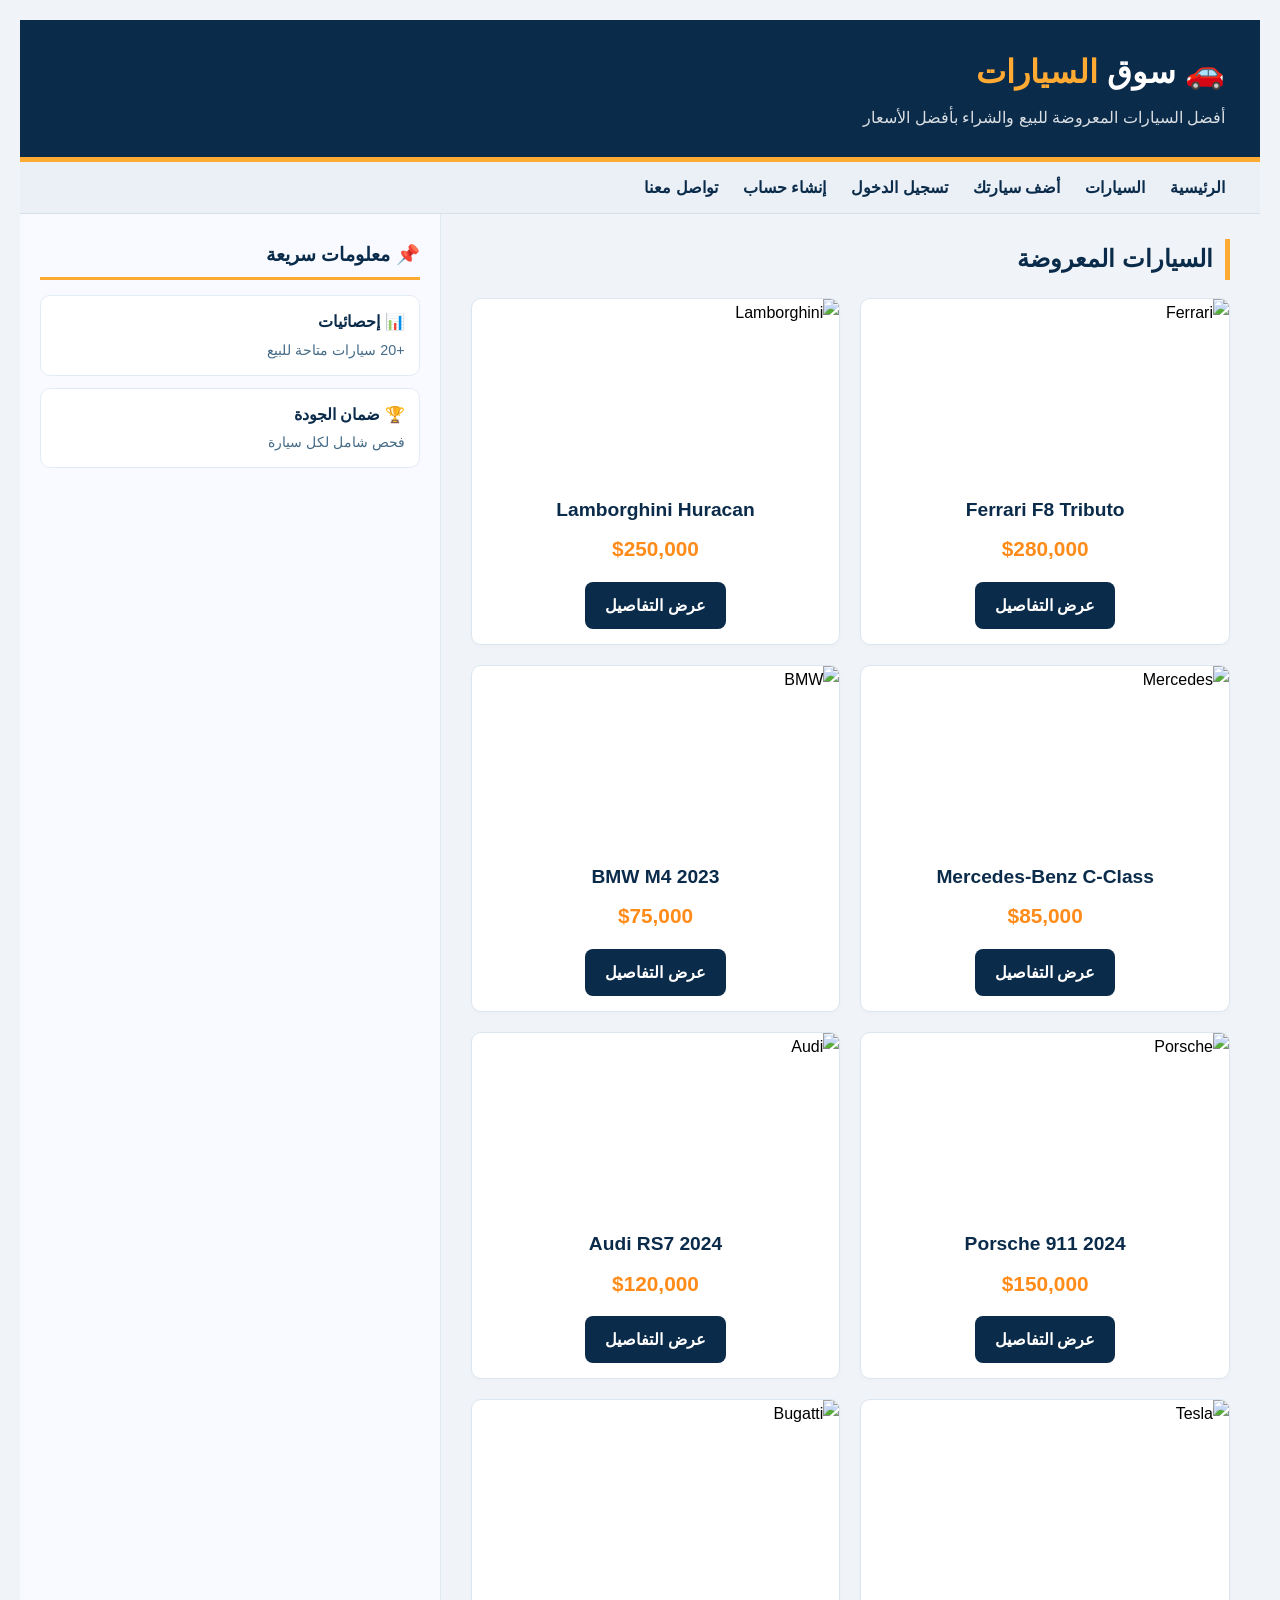
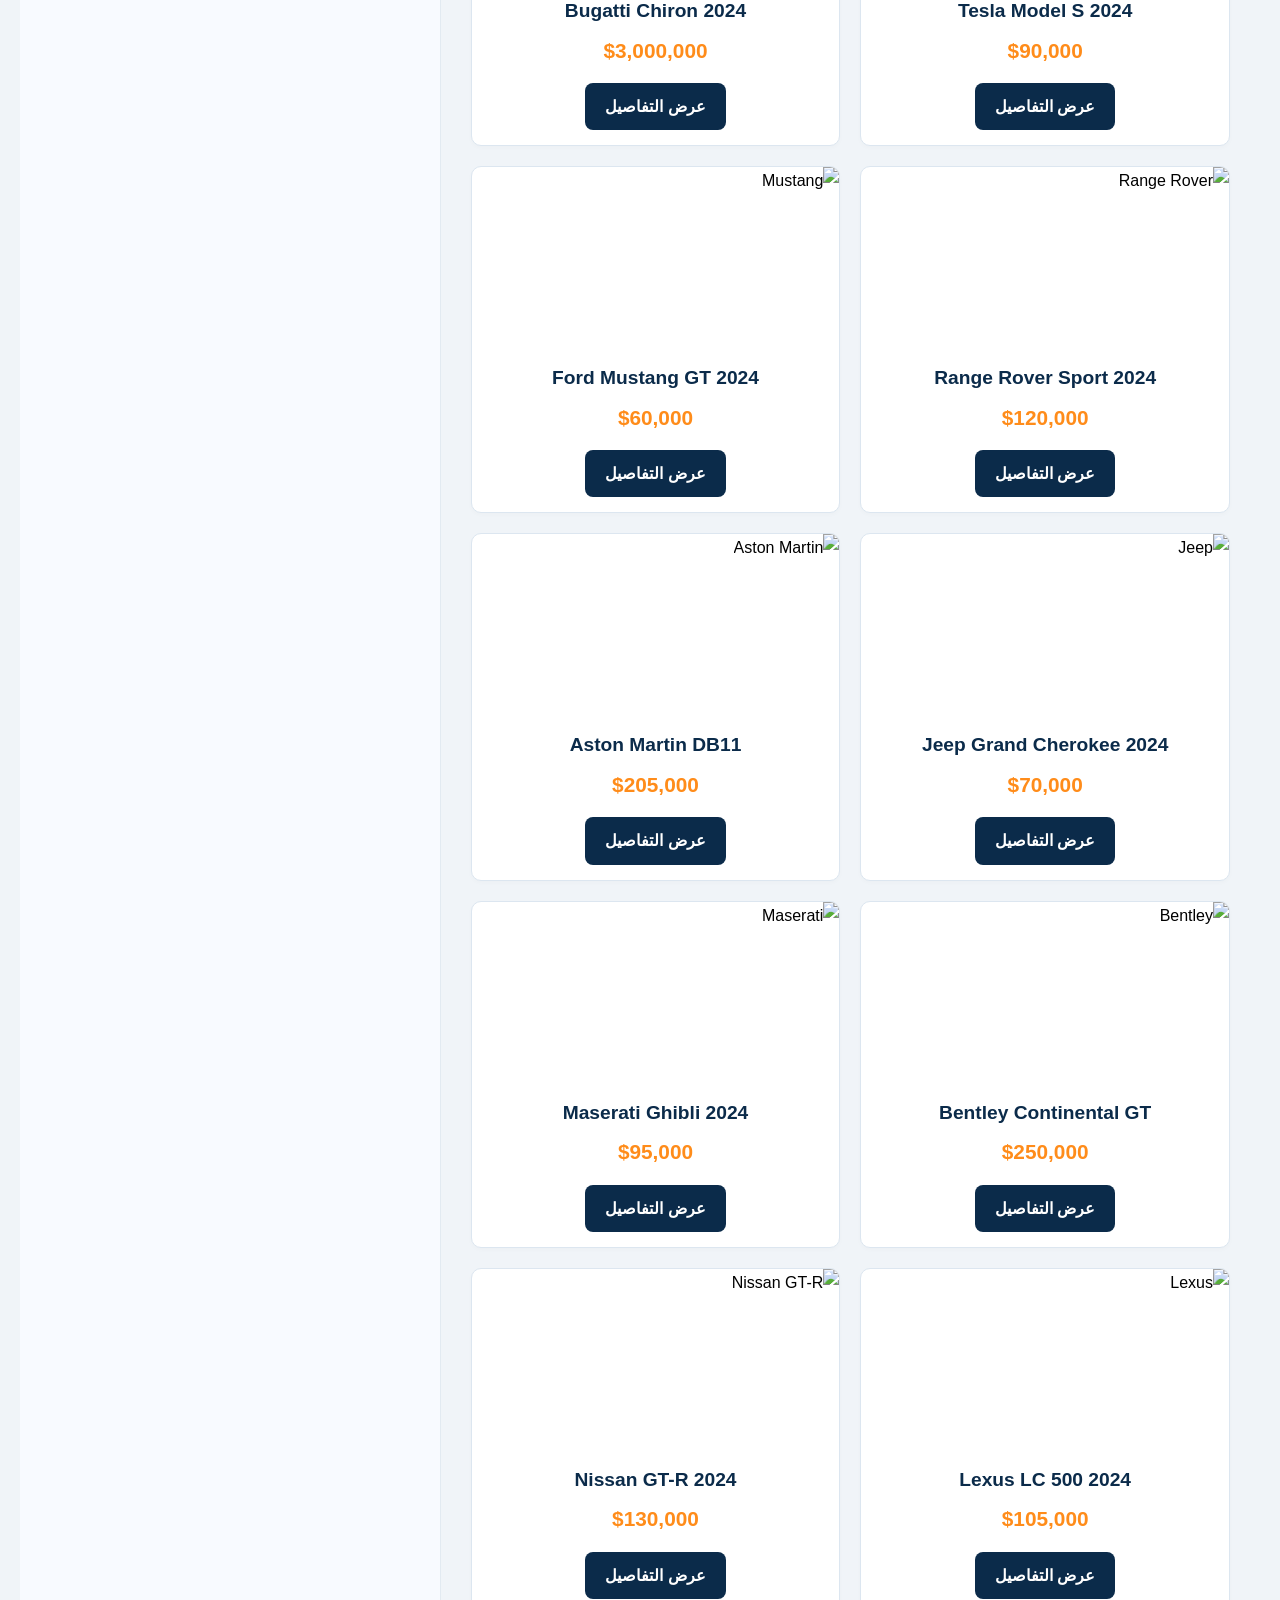
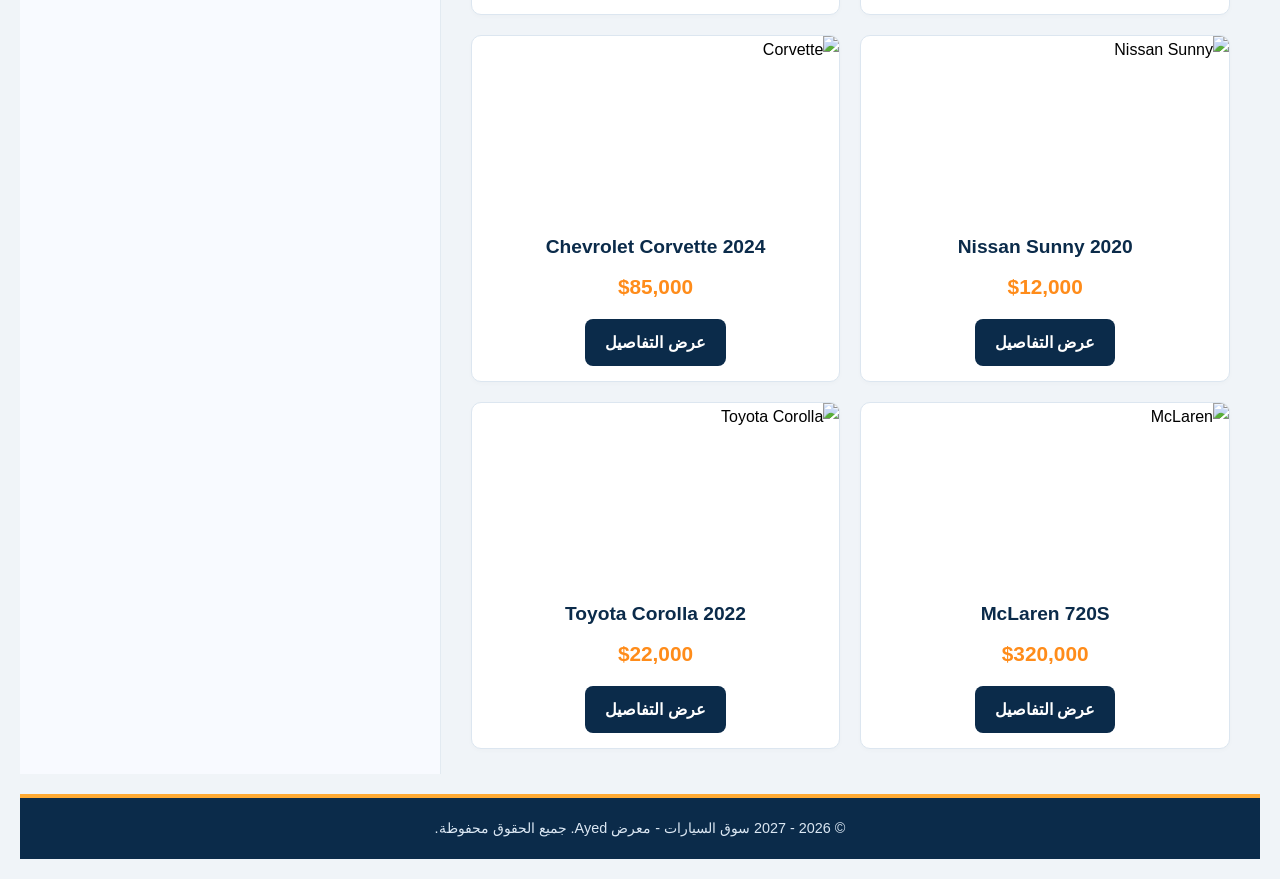
==== index.html @ 5dba0038 "index.html" ====
<!DOCTYPE html>
<html lang="ar" dir="rtl">
<head>
    <meta charset="UTF-8">
    <meta name="viewport" content="width=device-width, initial-scale=1.0">
    <title>سوق السيارات - الرئيسية</title>
    <link rel="stylesheet" href="css/style.css">
</head>
<body>

    <header>
        <h1>🚗 سوق <span>السيارات</span></h1>
        <p>أفضل السيارات المعروضة للبيع والشراء بأفضل الأسعار</p>
    </header>

    <nav>
        <a href="index.html">الرئيسية</a>
        <a href="index.html">السيارات</a>
        <a href="add_car.html">أضف سيارتك</a>
        <a href="login.html">تسجيل الدخول</a>
        <a href="register.html">إنشاء حساب</a>
        <a href="contact.html">تواصل معنا</a>
    </nav>

    <div class="row">
        <main>
            <section>
                <h2>السيارات المعروضة</h2>
                <div class="car-grid">
                    
                    <!-- 1. Ferrari -->
                    <div class="car-card">
                        <div class="car-img"><img src="https://images.unsplash.com/photo-1592198084033-aade902d1aae?auto=format&fit=crop&w=600&q=80" alt="Ferrari"></div>
                        <div class="car-info">
                            <h3>Ferrari F8 Tributo</h3>
                            <p class="price">$280,000</p>
                            <a href="car_details.html" class="btn">عرض التفاصيل</a>
                        </div>
                    </div>

                    <!-- 2. Lamborghini -->
                    <div class="car-card">
                        <div class="car-img"><img src="https://images.unsplash.com/photo-1544829099-b9a0c07fad1a?auto=format&fit=crop&w=600&q=80" alt="Lamborghini"></div>
                        <div class="car-info">
                            <h3>Lamborghini Huracan</h3>
                            <p class="price">$250,000</p>
                            <a href="car_details.html" class="btn">عرض التفاصيل</a>
                        </div>
                    </div>

                    <!-- 3. Mercedes -->
                    <div class="car-card">
                        <div class="car-img"><img src="https://images.unsplash.com/photo-1618843479313-40f8afb4b4d8?auto=format&fit=crop&w=600&q=80" alt="Mercedes"></div>
                        <div class="car-info">
                            <h3>Mercedes-Benz C-Class</h3>
                            <p class="price">$85,000</p>
                            <a href="car_details.html" class="btn">عرض التفاصيل</a>
                        </div>
                    </div>

                    <!-- 4. BMW -->
                    <div class="car-card">
                        <div class="car-img"><img src="https://images.unsplash.com/photo-1555215695-3004980ad54e?auto=format&fit=crop&w=600&q=80" alt="BMW"></div>
                        <div class="car-info">
                            <h3>BMW M4 2023</h3>
                            <p class="price">$75,000</p>
                            <a href="car_details.html" class="btn">عرض التفاصيل</a>
                        </div>
                    </div>

                    <!-- 5. Porsche -->
                    <div class="car-card">
                        <div class="car-img"><img src="https://images.unsplash.com/photo-1503376780353-7e6692767b70?auto=format&fit=crop&w=600&q=80" alt="Porsche"></div>
                        <div class="car-info">
                            <h3>Porsche 911 2024</h3>
                            <p class="price">$150,000</p>
                            <a href="car_details.html" class="btn">عرض التفاصيل</a>
                        </div>
                    </div>

                    <!-- 6. Audi -->
                    <div class="car-card">
                        <div class="car-img"><img src="https://images.unsplash.com/photo-1603584173870-7f23fdae1b7a?auto=format&fit=crop&w=600&q=80" alt="Audi"></div>
                        <div class="car-info">
                            <h3>Audi RS7 2024</h3>
                            <p class="price">$120,000</p>
                            <a href="car_details.html" class="btn">عرض التفاصيل</a>
                        </div>
                    </div>

                    <!-- 7. Tesla -->
                    <div class="car-card">
                        <div class="car-img"><img src="https://images.unsplash.com/photo-1560958089-b8a1929cea89?auto=format&fit=crop&w=600&q=80" alt="Tesla"></div>
                        <div class="car-info">
                            <h3>Tesla Model S 2024</h3>
                            <p class="price">$90,000</p>
                            <a href="car_details.html" class="btn">عرض التفاصيل</a>
                        </div>
                    </div>

                    <!-- 8. Bugatti -->
                    <div class="car-card">
                        <div class="car-img"><img src="https://images.unsplash.com/photo-1627454820516-dc767bcb4d3e?auto=format&fit=crop&w=600&q=80" alt="Bugatti"></div>
                        <div class="car-info">
                            <h3>Bugatti Chiron 2024</h3>
                            <p class="price">$3,000,000</p>
                            <a href="car_details.html" class="btn">عرض التفاصيل</a>
                        </div>
                    </div>

                    <!-- 9. Range Rover -->
                    <div class="car-card">
                        <div class="car-img"><img src="https://images.unsplash.com/photo-1606664515524-ed2f786a0bd6?auto=format&fit=crop&w=600&q=80" alt="Range Rover"></div>
                        <div class="car-info">
                            <h3>Range Rover Sport 2024</h3>
                            <p class="price">$120,000</p>
                            <a href="car_details.html" class="btn">عرض التفاصيل</a>
                        </div>
                    </div>

                    <!-- 10. Mustang -->
                    <div class="car-card">
                        <div class="car-img"><img src="https://images.unsplash.com/photo-1584345604476-8ec5e12e42dd?auto=format&fit=crop&w=600&q=80" alt="Mustang"></div>
                        <div class="car-info">
                            <h3>Ford Mustang GT 2024</h3>
                            <p class="price">$60,000</p>
                            <a href="car_details.html" class="btn">عرض التفاصيل</a>
                        </div>
                    </div>

                    <!-- 11. Jeep -->
                    <div class="car-card">
                        <div class="car-img"><img src="https://images.unsplash.com/photo-1533473359331-0135ef1b58bf?auto=format&fit=crop&w=600&q=80" alt="Jeep"></div>
                        <div class="car-info">
                            <h3>Jeep Grand Cherokee 2024</h3>
                            <p class="price">$70,000</p>
                            <a href="car_details.html" class="btn">عرض التفاصيل</a>
                        </div>
                    </div>

                    <!-- 12. Aston Martin -->
                    <div class="car-card">
                        <div class="car-img"><img src="https://images.unsplash.com/photo-1603386329225-868f9b1ee6c9?auto=format&fit=crop&w=600&q=80" alt="Aston Martin"></div>
                        <div class="car-info">
                            <h3>Aston Martin DB11</h3>
                            <p class="price">$205,000</p>
                            <a href="car_details.html" class="btn">عرض التفاصيل</a>
                        </div>
                    </div>

                    <!-- 13. Bentley -->
                    <div class="car-card">
                        <div class="car-img"><img src="https://images.unsplash.com/photo-1626668893632-6f3a4466d22f?auto=format&fit=crop&w=600&q=80" alt="Bentley"></div>
                        <div class="car-info">
                            <h3>Bentley Continental GT</h3>
                            <p class="price">$250,000</p>
                            <a href="car_details.html" class="btn">عرض التفاصيل</a>
                        </div>
                    </div>

                    <!-- 14. Maserati -->
                    <div class="car-card">
                        <div class="car-img"><img src="https://images.unsplash.com/photo-1583121274602-3e2820c69888?auto=format&fit=crop&w=600&q=80" alt="Maserati"></div>
                        <div class="car-info">
                            <h3>Maserati Ghibli 2024</h3>
                            <p class="price">$95,000</p>
                            <a href="car_details.html" class="btn">عرض التفاصيل</a>
                        </div>
                    </div>

                    <!-- 15. Lexus -->
                    <div class="car-card">
                        <div class="car-img"><img src="https://images.unsplash.com/photo-1621007947382-bb3c3994e3fb?auto=format&fit=crop&w=600&q=80" alt="Lexus"></div>
                        <div class="car-info">
                            <h3>Lexus LC 500 2024</h3>
                            <p class="price">$105,000</p>
                            <a href="car_details.html" class="btn">عرض التفاصيل</a>
                        </div>
                    </div>

                    <!-- 16. Nissan GT-R -->
                    <div class="car-card">
                        <div class="car-img"><img src="https://images.unsplash.com/photo-1616422285623-13ff0162193c?auto=format&fit=crop&w=600&q=80" alt="Nissan GT-R"></div>
                        <div class="car-info">
                            <h3>Nissan GT-R 2024</h3>
                            <p class="price">$130,000</p>
                            <a href="car_details.html" class="btn">عرض التفاصيل</a>
                        </div>
                    </div>

                    <!-- 17. Nissan Sunny -->
                    <div class="car-card">
                        <div class="car-img"><img src="https://images.unsplash.com/photo-1590362891991-f776e747a588?auto=format&fit=crop&w=600&q=80" alt="Nissan Sunny"></div>
                        <div class="car-info">
                            <h3>Nissan Sunny 2020</h3>
                            <p class="price">$12,000</p>
                            <a href="car_details.html" class="btn">عرض التفاصيل</a>
                        </div>
                    </div>

                    <!-- 18. Chevrolet Corvette -->
                    <div class="car-card">
                        <div class="car-img"><img src="https://images.unsplash.com/photo-1552519507-da3b142c6e3d?auto=format&fit=crop&w=600&q=80" alt="Corvette"></div>
                        <div class="car-info">
                            <h3>Chevrolet Corvette 2024</h3>
                            <p class="price">$85,000</p>
                            <a href="car_details.html" class="btn">عرض التفاصيل</a>
                        </div>
                    </div>

                    <!-- 19. McLaren -->
                    <div class="car-card">
                        <div class="car-img"><img src="https://images.unsplash.com/photo-1621135802920-133df287f89c?auto=format&fit=crop&w=600&q=80" alt="McLaren"></div>
                        <div class="car-info">
                            <h3>McLaren 720S</h3>
                            <p class="price">$320,000</p>
                            <a href="car_details.html" class="btn">عرض التفاصيل</a>
                        </div>
                    </div>

                    <!-- 20. Toyota Corolla -->
                    <div class="car-card">
                        <div class="car-img"><img src="https://images.unsplash.com/photo-1621007947382-bb3c3994e3fb?auto=format&fit=crop&w=600&q=80" alt="Toyota Corolla"></div>
                        <div class="car-info">
                            <h3>Toyota Corolla 2022</h3>
                            <p class="price">$22,000</p>
                            <a href="car_details.html" class="btn">عرض التفاصيل</a>
                        </div>
                    </div>

                </div>
            </section>
        </main>

        <aside>
            <h3>📌 معلومات سريعة</h3>
            <div class="side-item">
                <strong>📊 إحصائيات</strong>
                <span>+20 سيارات متاحة للبيع</span>
            </div>
            <div class="side-item">
                <strong>🏆 ضمان الجودة</strong>
                <span>فحص شامل لكل سيارة</span>
            </div>
        </aside>
    </div>

    <footer>
        <p>© 2026 - 2027 سوق السيارات - معرض Ayed. جميع الحقوق محفوظة.</p>
    </footer>

</body>
</html>
---- css/style.css ----
* { margin: 0; padding: 0; box-sizing: border-box; }
body { font-family: 'Segoe UI', Tahoma, Arial, sans-serif; background: #f0f4f8; padding: 20px; direction: rtl; text-align: right; line-height: 1.7; }
.container { max-width: 1100px; margin: auto; background: #fff; border-radius: 12px; box-shadow: 0 5px 20px rgba(0,0,0,0.06); overflow: hidden; }

header { background: #0b2b4a; color: #fff; padding: 25px 35px; border-bottom: 5px solid #ffaa33; }
header h1 { font-size: 2rem; }
header h1 span { color: #ffaa33; }
header p { opacity: 0.85; margin-top: 5px; }

nav { background: #eaf0f6; padding: 12px 35px; display: flex; gap: 25px; flex-wrap: wrap; border-bottom: 1px solid #d5e0ec; }
nav a { text-decoration: none; color: #0b2b4a; font-weight: 600; transition: 0.2s; }
nav a:hover { color: #ff8c1a; }

.row { display: flex; flex-wrap: wrap; }
main { flex: 2; padding: 25px 30px; min-width: 300px; }
aside { flex: 1; background: #f8faff; padding: 25px 20px; border-right: 1px solid #e2eaf1; min-width: 240px; }

section h2 { font-size: 1.5rem; color: #0b2b4a; border-right: 5px solid #ffaa33; padding-right: 12px; margin-bottom: 18px; }

.car-grid { display: flex; flex-wrap: wrap; gap: 20px; margin-top: 15px; }
.car-card { flex: 1 1 280px; background: #fff; border: 1px solid #dce6f0; border-radius: 10px; overflow: hidden; box-shadow: 0 2px 5px rgba(0,0,0,0.02); transition: 0.3s; }
.car-card:hover { transform: translateY(-5px); box-shadow: 0 8px 15px rgba(0,0,0,0.1); }
.car-img { height: 180px; width: 100%; overflow: hidden; }
.car-img img { width: 100%; height: 100%; object-fit: cover; transition: 0.3s; }
.car-card:hover .car-img img { transform: scale(1.05); }
.car-info { padding: 15px; text-align: center; }
.car-info h3 { color: #0b2b4a; font-size: 1.2rem; margin-bottom: 5px; }
.car-info .price { color: #ff8c1a; font-size: 1.3rem; font-weight: bold; margin-bottom: 15px; }

.btn { display: inline-block; padding: 10px 20px; background: #0b2b4a; color: white; text-decoration: none; border-radius: 8px; font-weight: 600; transition: 0.2s; border: none; cursor: pointer; font-family: inherit; font-size: 1rem; }
.btn:hover { background: #ffaa33; color: #0b2b4a; }

aside h3 { color: #0b2b4a; font-size: 1.2rem; border-bottom: 3px solid #ffaa33; padding-bottom: 6px; margin-bottom: 15px; }
.side-item { background: #fff; padding: 12px 14px; border-radius: 10px; border: 1px solid #e3ecf5; margin-bottom: 12px; }
.side-item strong { color: #0b2b4a; display: block; }
.side-item span { color: #456b87; font-size: 0.9rem; }

footer { background: #0b2b4a; color: #dbe7f3; padding: 18px 35px; text-align: center; border-top: 4px solid #ffaa33; font-size: 0.9rem; margin-top: 20px; }
footer span { color: #ffbb55; }

.form-group { margin-bottom: 15px; }
.form-group label { display: block; margin-bottom: 5px; font-weight: bold; color: #0b2b4a; }
.form-group input, .form-group select { width: 100%; padding: 10px; border: 1px solid #ccc; border-radius: 6px; font-family: inherit; font-size: 16px; }
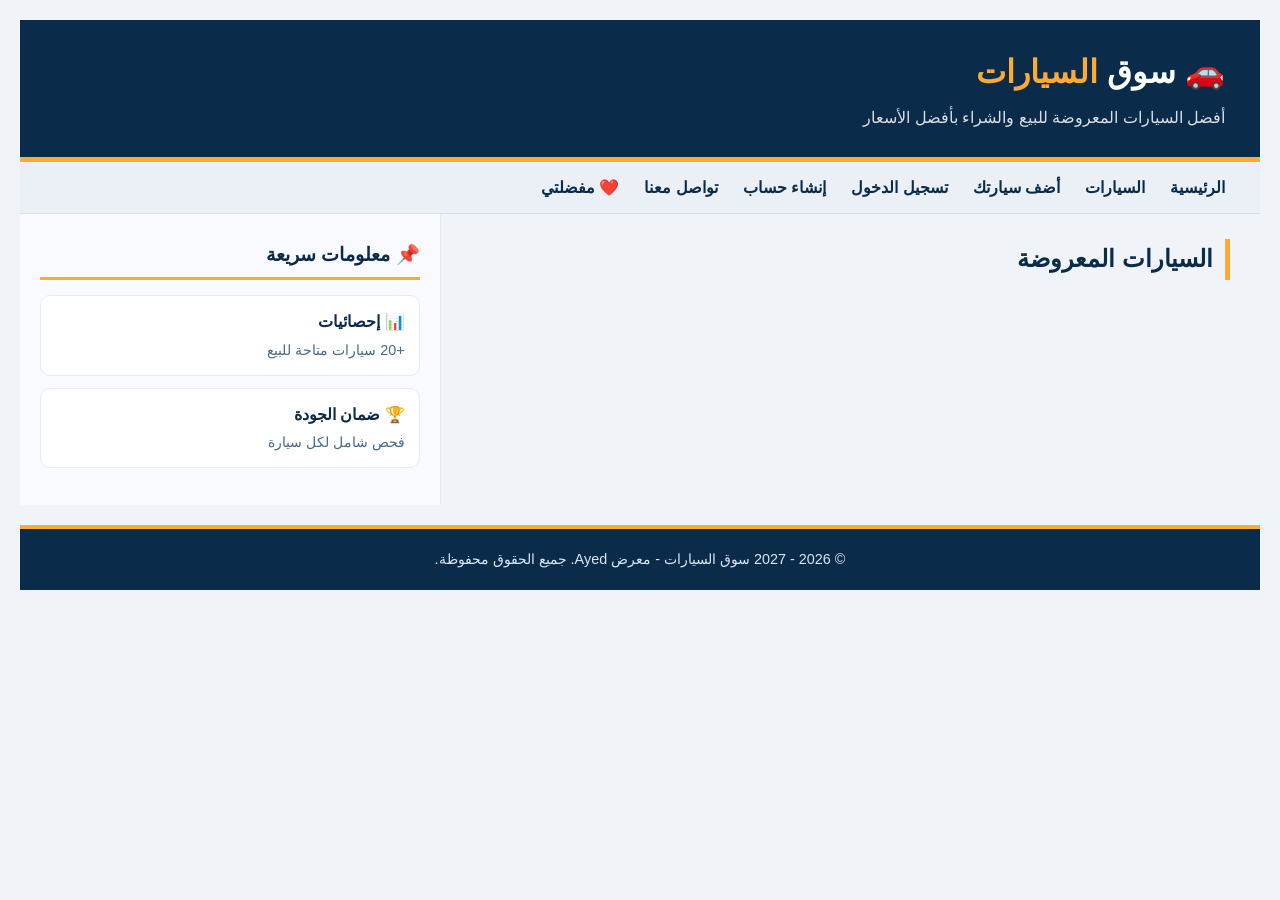
==== commit 6d1bd32b: "index.html" ====
--- a/index.html
+++ b/index.html
@@ -21,214 +21,15 @@
         <a href="login.html">تسجيل الدخول</a>
         <a href="register.html">إنشاء حساب</a>
         <a href="contact.html">تواصل معنا</a>
+        <a href="favorites.html">❤️ مفضلتي</a> <!-- رابط جديد -->
     </nav>
 
     <div class="row">
         <main>
             <section>
                 <h2>السيارات المعروضة</h2>
-                <div class="car-grid">
-                    
-                    <!-- 1. Ferrari -->
-                    <div class="car-card">
-                        <div class="car-img"><img src="https://images.unsplash.com/photo-1592198084033-aade902d1aae?auto=format&fit=crop&w=600&q=80" alt="Ferrari"></div>
-                        <div class="car-info">
-                            <h3>Ferrari F8 Tributo</h3>
-                            <p class="price">$280,000</p>
-                            <a href="car_details.html" class="btn">عرض التفاصيل</a>
-                        </div>
-                    </div>
-
-                    <!-- 2. Lamborghini -->
-                    <div class="car-card">
-                        <div class="car-img"><img src="https://images.unsplash.com/photo-1544829099-b9a0c07fad1a?auto=format&fit=crop&w=600&q=80" alt="Lamborghini"></div>
-                        <div class="car-info">
-                            <h3>Lamborghini Huracan</h3>
-                            <p class="price">$250,000</p>
-                            <a href="car_details.html" class="btn">عرض التفاصيل</a>
-                        </div>
-                    </div>
-
-                    <!-- 3. Mercedes -->
-                    <div class="car-card">
-                        <div class="car-img"><img src="https://images.unsplash.com/photo-1618843479313-40f8afb4b4d8?auto=format&fit=crop&w=600&q=80" alt="Mercedes"></div>
-                        <div class="car-info">
-                            <h3>Mercedes-Benz C-Class</h3>
-                            <p class="price">$85,000</p>
-                            <a href="car_details.html" class="btn">عرض التفاصيل</a>
-                        </div>
-                    </div>
-
-                    <!-- 4. BMW -->
-                    <div class="car-card">
-                        <div class="car-img"><img src="https://images.unsplash.com/photo-1555215695-3004980ad54e?auto=format&fit=crop&w=600&q=80" alt="BMW"></div>
-                        <div class="car-info">
-                            <h3>BMW M4 2023</h3>
-                            <p class="price">$75,000</p>
-                            <a href="car_details.html" class="btn">عرض التفاصيل</a>
-                        </div>
-                    </div>
-
-                    <!-- 5. Porsche -->
-                    <div class="car-card">
-                        <div class="car-img"><img src="https://images.unsplash.com/photo-1503376780353-7e6692767b70?auto=format&fit=crop&w=600&q=80" alt="Porsche"></div>
-                        <div class="car-info">
-                            <h3>Porsche 911 2024</h3>
-                            <p class="price">$150,000</p>
-                            <a href="car_details.html" class="btn">عرض التفاصيل</a>
-                        </div>
-                    </div>
-
-                    <!-- 6. Audi -->
-                    <div class="car-card">
-                        <div class="car-img"><img src="https://images.unsplash.com/photo-1603584173870-7f23fdae1b7a?auto=format&fit=crop&w=600&q=80" alt="Audi"></div>
-                        <div class="car-info">
-                            <h3>Audi RS7 2024</h3>
-                            <p class="price">$120,000</p>
-                            <a href="car_details.html" class="btn">عرض التفاصيل</a>
-                        </div>
-                    </div>
-
-                    <!-- 7. Tesla -->
-                    <div class="car-card">
-                        <div class="car-img"><img src="https://images.unsplash.com/photo-1560958089-b8a1929cea89?auto=format&fit=crop&w=600&q=80" alt="Tesla"></div>
-                        <div class="car-info">
-                            <h3>Tesla Model S 2024</h3>
-                            <p class="price">$90,000</p>
-                            <a href="car_details.html" class="btn">عرض التفاصيل</a>
-                        </div>
-                    </div>
-
-                    <!-- 8. Bugatti -->
-                    <div class="car-card">
-                        <div class="car-img"><img src="https://images.unsplash.com/photo-1627454820516-dc767bcb4d3e?auto=format&fit=crop&w=600&q=80" alt="Bugatti"></div>
-                        <div class="car-info">
-                            <h3>Bugatti Chiron 2024</h3>
-                            <p class="price">$3,000,000</p>
-                            <a href="car_details.html" class="btn">عرض التفاصيل</a>
-                        </div>
-                    </div>
-
-                    <!-- 9. Range Rover -->
-                    <div class="car-card">
-                        <div class="car-img"><img src="https://images.unsplash.com/photo-1606664515524-ed2f786a0bd6?auto=format&fit=crop&w=600&q=80" alt="Range Rover"></div>
-                        <div class="car-info">
-                            <h3>Range Rover Sport 2024</h3>
-                            <p class="price">$120,000</p>
-                            <a href="car_details.html" class="btn">عرض التفاصيل</a>
-                        </div>
-                    </div>
-
-                    <!-- 10. Mustang -->
-                    <div class="car-card">
-                        <div class="car-img"><img src="https://images.unsplash.com/photo-1584345604476-8ec5e12e42dd?auto=format&fit=crop&w=600&q=80" alt="Mustang"></div>
-                        <div class="car-info">
-                            <h3>Ford Mustang GT 2024</h3>
-                            <p class="price">$60,000</p>
-                            <a href="car_details.html" class="btn">عرض التفاصيل</a>
-                        </div>
-                    </div>
-
-                    <!-- 11. Jeep -->
-                    <div class="car-card">
-                        <div class="car-img"><img src="https://images.unsplash.com/photo-1533473359331-0135ef1b58bf?auto=format&fit=crop&w=600&q=80" alt="Jeep"></div>
-                        <div class="car-info">
-                            <h3>Jeep Grand Cherokee 2024</h3>
-                            <p class="price">$70,000</p>
-                            <a href="car_details.html" class="btn">عرض التفاصيل</a>
-                        </div>
-                    </div>
-
-                    <!-- 12. Aston Martin -->
-                    <div class="car-card">
-                        <div class="car-img"><img src="https://images.unsplash.com/photo-1603386329225-868f9b1ee6c9?auto=format&fit=crop&w=600&q=80" alt="Aston Martin"></div>
-                        <div class="car-info">
-                            <h3>Aston Martin DB11</h3>
-                            <p class="price">$205,000</p>
-                            <a href="car_details.html" class="btn">عرض التفاصيل</a>
-                        </div>
-                    </div>
-
-                    <!-- 13. Bentley -->
-                    <div class="car-card">
-                        <div class="car-img"><img src="https://images.unsplash.com/photo-1626668893632-6f3a4466d22f?auto=format&fit=crop&w=600&q=80" alt="Bentley"></div>
-                        <div class="car-info">
-                            <h3>Bentley Continental GT</h3>
-                            <p class="price">$250,000</p>
-                            <a href="car_details.html" class="btn">عرض التفاصيل</a>
-                        </div>
-                    </div>
-
-                    <!-- 14. Maserati -->
-                    <div class="car-card">
-                        <div class="car-img"><img src="https://images.unsplash.com/photo-1583121274602-3e2820c69888?auto=format&fit=crop&w=600&q=80" alt="Maserati"></div>
-                        <div class="car-info">
-                            <h3>Maserati Ghibli 2024</h3>
-                            <p class="price">$95,000</p>
-                            <a href="car_details.html" class="btn">عرض التفاصيل</a>
-                        </div>
-                    </div>
-
-                    <!-- 15. Lexus -->
-                    <div class="car-card">
-                        <div class="car-img"><img src="https://images.unsplash.com/photo-1621007947382-bb3c3994e3fb?auto=format&fit=crop&w=600&q=80" alt="Lexus"></div>
-                        <div class="car-info">
-                            <h3>Lexus LC 500 2024</h3>
-                            <p class="price">$105,000</p>
-                            <a href="car_details.html" class="btn">عرض التفاصيل</a>
-                        </div>
-                    </div>
-
-                    <!-- 16. Nissan GT-R -->
-                    <div class="car-card">
-                        <div class="car-img"><img src="https://images.unsplash.com/photo-1616422285623-13ff0162193c?auto=format&fit=crop&w=600&q=80" alt="Nissan GT-R"></div>
-                        <div class="car-info">
-                            <h3>Nissan GT-R 2024</h3>
-                            <p class="price">$130,000</p>
-                            <a href="car_details.html" class="btn">عرض التفاصيل</a>
-                        </div>
-                    </div>
-
-                    <!-- 17. Nissan Sunny -->
-                    <div class="car-card">
-                        <div class="car-img"><img src="https://images.unsplash.com/photo-1590362891991-f776e747a588?auto=format&fit=crop&w=600&q=80" alt="Nissan Sunny"></div>
-                        <div class="car-info">
-                            <h3>Nissan Sunny 2020</h3>
-                            <p class="price">$12,000</p>
-                            <a href="car_details.html" class="btn">عرض التفاصيل</a>
-                        </div>
-                    </div>
-
-                    <!-- 18. Chevrolet Corvette -->
-                    <div class="car-card">
-                        <div class="car-img"><img src="https://images.unsplash.com/photo-1552519507-da3b142c6e3d?auto=format&fit=crop&w=600&q=80" alt="Corvette"></div>
-                        <div class="car-info">
-                            <h3>Chevrolet Corvette 2024</h3>
-                            <p class="price">$85,000</p>
-                            <a href="car_details.html" class="btn">عرض التفاصيل</a>
-                        </div>
-                    </div>
-
-                    <!-- 19. McLaren -->
-                    <div class="car-card">
-                        <div class="car-img"><img src="https://images.unsplash.com/photo-1621135802920-133df287f89c?auto=format&fit=crop&w=600&q=80" alt="McLaren"></div>
-                        <div class="car-info">
-                            <h3>McLaren 720S</h3>
-                            <p class="price">$320,000</p>
-                            <a href="car_details.html" class="btn">عرض التفاصيل</a>
-                        </div>
-                    </div>
-
-                    <!-- 20. Toyota Corolla -->
-                    <div class="car-card">
-                        <div class="car-img"><img src="https://images.unsplash.com/photo-1621007947382-bb3c3994e3fb?auto=format&fit=crop&w=600&q=80" alt="Toyota Corolla"></div>
-                        <div class="car-info">
-                            <h3>Toyota Corolla 2022</h3>
-                            <p class="price">$22,000</p>
-                            <a href="car_details.html" class="btn">عرض التفاصيل</a>
-                        </div>
-                    </div>
-
+                <div class="car-grid" id="car-grid">
+                    <!-- سيتم إضافة السيارات هنا بواسطة JavaScript -->
                 </div>
             </section>
         </main>
@@ -250,5 +51,83 @@
         <p>© 2026 - 2027 سوق السيارات - معرض Ayed. جميع الحقوق محفوظة.</p>
     </footer>
 
+    <!-- كود JavaScript لعرض السيارات والمفضلة -->
+    <script>
+        // قائمة السيارات (نفس السيارات العشرين)
+        const cars = [
+            { id: 1, name: "Ferrari F8 Tributo", price: 280000, img: "https://images.unsplash.com/photo-1592198084033-aade902d1aae?auto=format&fit=crop&w=600&q=80" },
+            { id: 2, name: "Lamborghini Huracan", price: 250000, img: "https://images.unsplash.com/photo-1544829099-b9a0c07fad1a?auto=format&fit=crop&w=600&q=80" },
+            { id: 3, name: "Mercedes-Benz C-Class", price: 85000, img: "https://images.unsplash.com/photo-1618843479313-40f8afb4b4d8?auto=format&fit=crop&w=600&q=80" },
+            { id: 4, name: "BMW M4 2023", price: 75000, img: "https://images.unsplash.com/photo-1555215695-3004980ad54e?auto=format&fit=crop&w=600&q=80" },
+            { id: 5, name: "Porsche 911 2024", price: 150000, img: "https://images.unsplash.com/photo-1503376780353-7e6692767b70?auto=format&fit=crop&w=600&q=80" },
+            { id: 6, name: "Audi RS7 2024", price: 120000, img: "https://images.unsplash.com/photo-1603584173870-7f23fdae1b7a?auto=format&fit=crop&w=600&q=80" },
+            { id: 7, name: "Tesla Model S 2024", price: 90000, img: "https://images.unsplash.com/photo-1560958089-b8a1929cea89?auto=format&fit=crop&w=600&q=80" },
+            { id: 8, name: "Bugatti Chiron 2024", price: 3000000, img: "https://images.unsplash.com/photo-1627454820516-dc767bcb4d3e?auto=format&fit=crop&w=600&q=80" },
+            { id: 9, name: "Range Rover Sport 2024", price: 120000, img: "https://images.unsplash.com/photo-1606664515524-ed2f786a0bd6?auto=format&fit=crop&w=600&q=80" },
+            { id: 10, name: "Ford Mustang GT 2024", price: 60000, img: "https://images.unsplash.com/photo-1584345604476-8ec5e12e42dd?auto=format&fit=crop&w=600&q=80" },
+            { id: 11, name: "Jeep Grand Cherokee 2024", price: 70000, img: "https://images.unsplash.com/photo-1533473359331-0135ef1b58bf?auto=format&fit=crop&w=600&q=80" },
+            { id: 12, name: "Aston Martin DB11", price: 205000, img: "https://images.unsplash.com/photo-1603386329225-868f9b1ee6c9?auto=format&fit=crop&w=600&q=80" },
+            { id: 13, name: "Bentley Continental GT", price: 250000, img: "https://images.unsplash.com/photo-1626668893632-6f3a4466d22f?auto=format&fit=crop&w=600&q=80" },
+            { id: 14, name: "Maserati Ghibli 2024", price: 95000, img: "https://images.unsplash.com/photo-1583121274602-3e2820c69888?auto=format&fit=crop&w=600&q=80" },
+            { id: 15, name: "Lexus LC 500 2024", price: 105000, img: "https://images.unsplash.com/photo-1621007947382-bb3c3994e3fb?auto=format&fit=crop&w=600&q=80" },
+            { id: 16, name: "Nissan GT-R 2024", price: 130000, img: "https://images.unsplash.com/photo-1616422285623-13ff0162193c?auto=format&fit=crop&w=600&q=80" },
+            { id: 17, name: "Nissan Sunny 2020", price: 12000, img: "https://images.unsplash.com/photo-1590362891991-f776e747a588?auto=format&fit=crop&w=600&q=80" },
+            { id: 18, name: "Chevrolet Corvette 2024", price: 85000, img: "https://images.unsplash.com/photo-1552519507-da3b142c6e3d?auto=format&fit=crop&w=600&q=80" },
+            { id: 19, name: "McLaren 720S", price: 320000, img: "https://images.unsplash.com/photo-1621135802920-133df287f89c?auto=format&fit=crop&w=600&q=80" },
+            { id: 20, name: "Toyota Corolla 2022", price: 22000, img: "https://images.unsplash.com/photo-1621007947382-bb3c3994e3fb?auto=format&fit=crop&w=600&q=80" }
+        ];
+
+        // دالة لجلب المفضلة من ذاكرة المتصفح
+        function getFavorites() {
+            return JSON.parse(localStorage.getItem( favorites )) || [];
+        }
+
+        // دالة لحفظ المفضلة
+        function saveFavorites(favs) {
+            localStorage.setItem( favorites , JSON.stringify(favs));
+        }
+
+        // دالة لعرض السيارات في الصفحة
+        function renderCars() {
+            const grid = document.getElementById( car-grid );
+            grid.innerHTML =   ;
+            const favorites = getFavorites();
+
+            cars.forEach(car => {
+                const isFav = favorites.includes(car.id);
+                const heart = isFav ?  ❤️  :  🤍 ;
+
+                const card = document.createElement( div );
+                card.className =  car-card ;
+                card.innerHTML = `
+                    <div class="car-img"><img src="${car.img}" alt="${car.name}"></div>
+                    <div class="car-info">
+                        <h3>${car.name}</h3>
+                        <p class="price">$${car.price.toLocaleString()}</p>
+                        <div style="display:flex; gap:5px; justify-content:center; margin-top:10px;">
+                            <a href="car_details.html?id=${car.id}" class="btn" style="flex:1;">عرض التفاصيل</a>
+                            <button onclick="toggleFav(${car.id})" class="btn" style="width:50px; background:#fff; color:red; border:1px solid #ccc; display:flex; align-items:center; justify-content:center; padding:10px; cursor:pointer;">${heart}</button>
+                        </div>
+                    </div>
+                `;
+                grid.appendChild(card);
+            });
+        }
+
+        // دالة إضافة/إزالة من المفضلة
+        function toggleFav(id) {
+            let favorites = getFavorites();
+            if (favorites.includes(id)) {
+                favorites = favorites.filter(favId => favId !== id);
+            } else {
+                favorites.push(id);
+            }
+            saveFavorites(favorites);
+            renderCars(); // إعادة رسم السيارات لتحديث القلوب
+        }
+
+        // تشغيل الدالة عند تحميل الصفحة
+        renderCars();
+    </script>
 </body>
 </html>
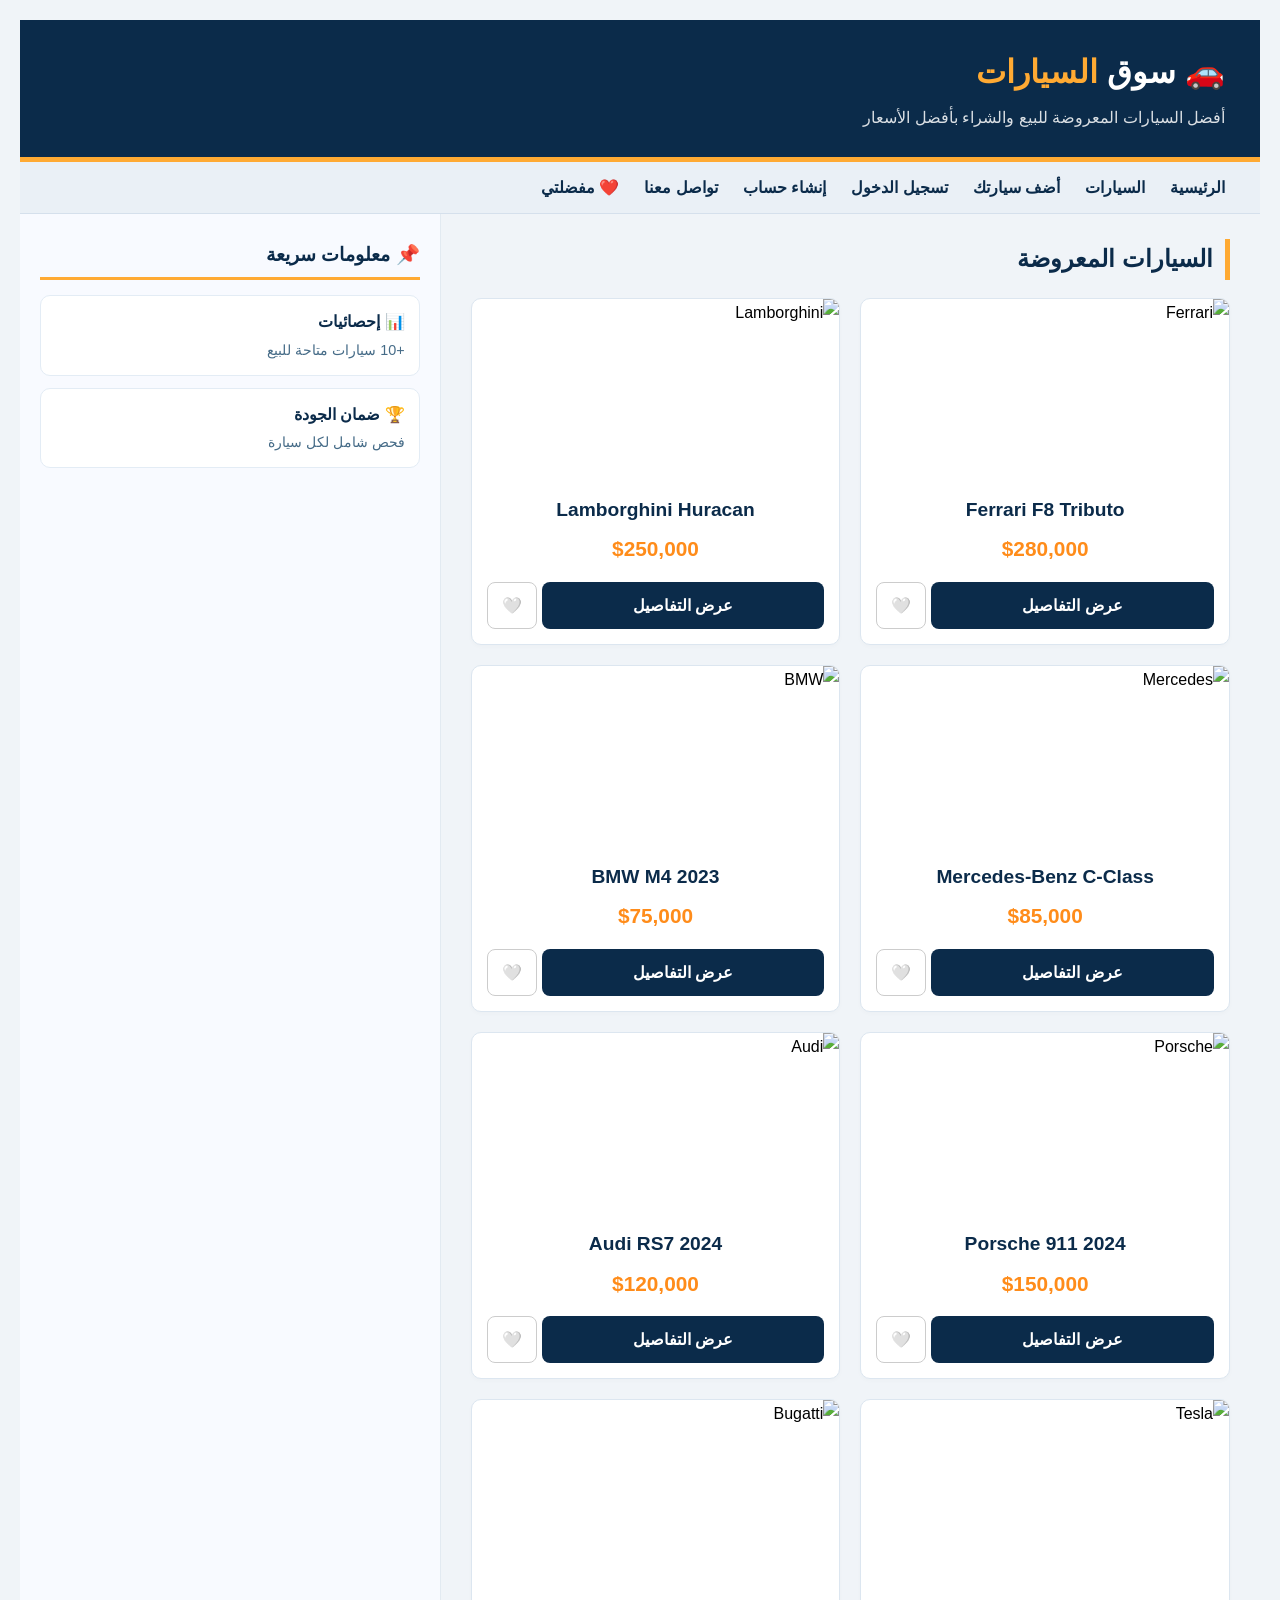
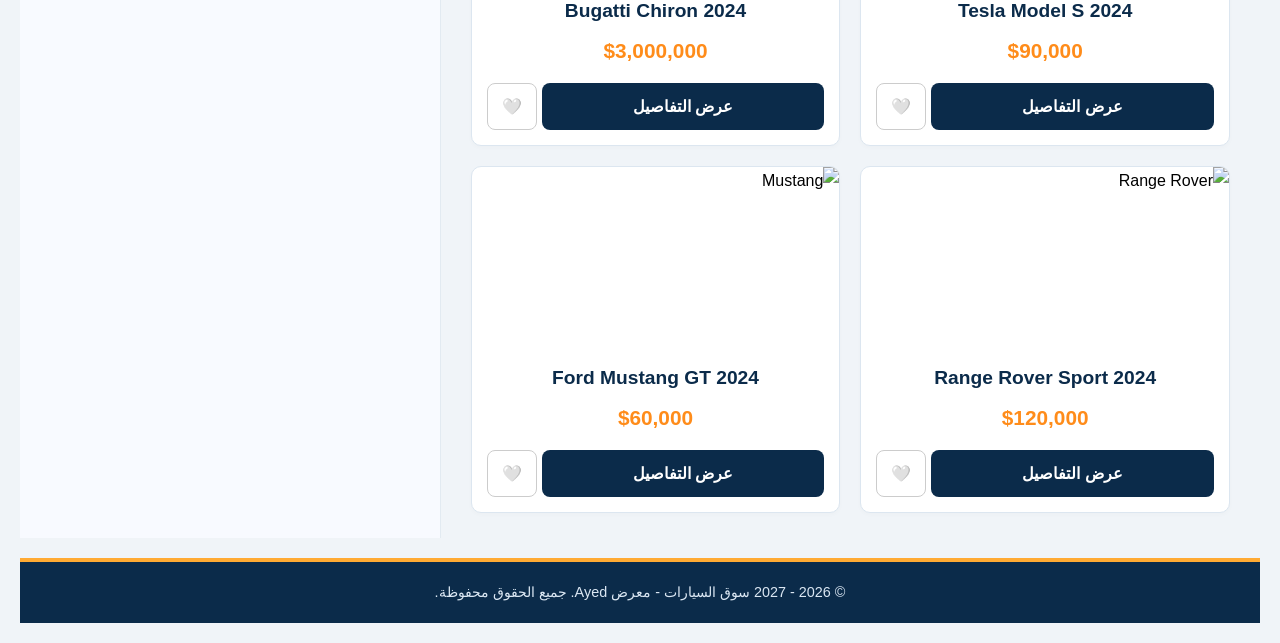
==== commit 080e9f7e: "index.html" ====
--- a/index.html
+++ b/index.html
@@ -1,4 +1,3 @@
-
 <!DOCTYPE html>
 <html lang="ar" dir="rtl">
 <head>
@@ -21,15 +20,145 @@
         <a href="login.html">تسجيل الدخول</a>
         <a href="register.html">إنشاء حساب</a>
         <a href="contact.html">تواصل معنا</a>
-        <a href="favorites.html">❤️ مفضلتي</a> <!-- رابط جديد -->
+        <a href="favorites.html">❤️ مفضلتي</a>
     </nav>
 
     <div class="row">
         <main>
             <section>
                 <h2>السيارات المعروضة</h2>
-                <div class="car-grid" id="car-grid">
-                    <!-- سيتم إضافة السيارات هنا بواسطة JavaScript -->
+                <div class="car-grid">
+                    
+                    <!-- 1. Ferrari -->
+                    <div class="car-card">
+                        <div class="car-img"><img src="https://images.unsplash.com/photo-1592198084033-aade902d1aae?auto=format&fit=crop&w=600&q=80" alt="Ferrari"></div>
+                        <div class="car-info">
+                            <h3>Ferrari F8 Tributo</h3>
+                            <p class="price">$280,000</p>
+                            <div style="display:flex; gap:5px; justify-content:center; margin-top:10px;">
+                                <a href="car_details.html?id=1" class="btn" style="flex:1;">عرض التفاصيل</a>
+                                <button onclick="toggleFav(1)" id="fav-btn-1" class="btn" style="width:50px; background:#fff; color:red; border:1px solid #ccc; display:flex; align-items:center; justify-content:center; padding:10px; cursor:pointer;">🤍</button>
+                            </div>
+                        </div>
+                    </div>
+
+                    <!-- 2. Lamborghini -->
+                    <div class="car-card">
+                        <div class="car-img"><img src="https://images.unsplash.com/photo-1544829099-b9a0c07fad1a?auto=format&fit=crop&w=600&q=80" alt="Lamborghini"></div>
+                        <div class="car-info">
+                            <h3>Lamborghini Huracan</h3>
+                            <p class="price">$250,000</p>
+                            <div style="display:flex; gap:5px; justify-content:center; margin-top:10px;">
+                                <a href="car_details.html?id=2" class="btn" style="flex:1;">عرض التفاصيل</a>
+                                <button onclick="toggleFav(2)" id="fav-btn-2" class="btn" style="width:50px; background:#fff; color:red; border:1px solid #ccc; display:flex; align-items:center; justify-content:center; padding:10px; cursor:pointer;">🤍</button>
+                            </div>
+                        </div>
+                    </div>
+
+                    <!-- 3. Mercedes -->
+                    <div class="car-card">
+                        <div class="car-img"><img src="https://images.unsplash.com/photo-1618843479313-40f8afb4b4d8?auto=format&fit=crop&w=600&q=80" alt="Mercedes"></div>
+                        <div class="car-info">
+                            <h3>Mercedes-Benz C-Class</h3>
+                            <p class="price">$85,000</p>
+                            <div style="display:flex; gap:5px; justify-content:center; margin-top:10px;">
+                                <a href="car_details.html?id=3" class="btn" style="flex:1;">عرض التفاصيل</a>
+                                <button onclick="toggleFav(3)" id="fav-btn-3" class="btn" style="width:50px; background:#fff; color:red; border:1px solid #ccc; display:flex; align-items:center; justify-content:center; padding:10px; cursor:pointer;">🤍</button>
+                            </div>
+                        </div>
+                    </div>
+
+                    <!-- 4. BMW -->
+                    <div class="car-card">
+                        <div class="car-img"><img src="https://images.unsplash.com/photo-1555215695-3004980ad54e?auto=format&fit=crop&w=600&q=80" alt="BMW"></div>
+                        <div class="car-info">
+                            <h3>BMW M4 2023</h3>
+                            <p class="price">$75,000</p>
+                            <div style="display:flex; gap:5px; justify-content:center; margin-top:10px;">
+                                <a href="car_details.html?id=4" class="btn" style="flex:1;">عرض التفاصيل</a>
+                                <button onclick="toggleFav(4)" id="fav-btn-4" class="btn" style="width:50px; background:#fff; color:red; border:1px solid #ccc; display:flex; align-items:center; justify-content:center; padding:10px; cursor:pointer;">🤍</button>
+                            </div>
+                        </div>
+                    </div>
+
+                    <!-- 5. Porsche -->
+                    <div class="car-card">
+                        <div class="car-img"><img src="https://images.unsplash.com/photo-1503376780353-7e6692767b70?auto=format&fit=crop&w=600&q=80" alt="Porsche"></div>
+                        <div class="car-info">
+                            <h3>Porsche 911 2024</h3>
+                            <p class="price">$150,000</p>
+                            <div style="display:flex; gap:5px; justify-content:center; margin-top:10px;">
+                                <a href="car_details.html?id=5" class="btn" style="flex:1;">عرض التفاصيل</a>
+                                <button onclick="toggleFav(5)" id="fav-btn-5" class="btn" style="width:50px; background:#fff; color:red; border:1px solid #ccc; display:flex; align-items:center; justify-content:center; padding:10px; cursor:pointer;">🤍</button>
+                            </div>
+                        </div>
+                    </div>
+
+                    <!-- 6. Audi -->
+                    <div class="car-card">
+                        <div class="car-img"><img src="https://images.unsplash.com/photo-1603584173870-7f23fdae1b7a?auto=format&fit=crop&w=600&q=80" alt="Audi"></div>
+                        <div class="car-info">
+                            <h3>Audi RS7 2024</h3>
+                            <p class="price">$120,000</p>
+                            <div style="display:flex; gap:5px; justify-content:center; margin-top:10px;">
+                                <a href="car_details.html?id=6" class="btn" style="flex:1;">عرض التفاصيل</a>
+                                <button onclick="toggleFav(6)" id="fav-btn-6" class="btn" style="width:50px; background:#fff; color:red; border:1px solid #ccc; display:flex; align-items:center; justify-content:center; padding:10px; cursor:pointer;">🤍</button>
+                            </div>
+                        </div>
+                    </div>
+
+                    <!-- 7. Tesla -->
+                    <div class="car-card">
+                        <div class="car-img"><img src="https://images.unsplash.com/photo-1560958089-b8a1929cea89?auto=format&fit=crop&w=600&q=80" alt="Tesla"></div>
+                        <div class="car-info">
+                            <h3>Tesla Model S 2024</h3>
+                            <p class="price">$90,000</p>
+                            <div style="display:flex; gap:5px; justify-content:center; margin-top:10px;">
+                                <a href="car_details.html?id=7" class="btn" style="flex:1;">عرض التفاصيل</a>
+                                <button onclick="toggleFav(7)" id="fav-btn-7" class="btn" style="width:50px; background:#fff; color:red; border:1px solid #ccc; display:flex; align-items:center; justify-content:center; padding:10px; cursor:pointer;">🤍</button>
+                            </div>
+                        </div>
+                    </div>
+
+                    <!-- 8. Bugatti -->
+                    <div class="car-card">
+                        <div class="car-img"><img src="https://images.unsplash.com/photo-1627454820516-dc767bcb4d3e?auto=format&fit=crop&w=600&q=80" alt="Bugatti"></div>
+                        <div class="car-info">
+                            <h3>Bugatti Chiron 2024</h3>
+                            <p class="price">$3,000,000</p>
+                            <div style="display:flex; gap:5px; justify-content:center; margin-top:10px;">
+                                <a href="car_details.html?id=8" class="btn" style="flex:1;">عرض التفاصيل</a>
+                                <button onclick="toggleFav(8)" id="fav-btn-8" class="btn" style="width:50px; background:#fff; color:red; border:1px solid #ccc; display:flex; align-items:center; justify-content:center; padding:10px; cursor:pointer;">🤍</button>
+                            </div>
+                        </div>
+                    </div>
+
+                    <!-- 9. Range Rover -->
+                    <div class="car-card">
+                        <div class="car-img"><img src="https://images.unsplash.com/photo-1606664515524-ed2f786a0bd6?auto=format&fit=crop&w=600&q=80" alt="Range Rover"></div>
+                        <div class="car-info">
+                            <h3>Range Rover Sport 2024</h3>
+                            <p class="price">$120,000</p>
+                            <div style="display:flex; gap:5px; justify-content:center; margin-top:10px;">
+                                <a href="car_details.html?id=9" class="btn" style="flex:1;">عرض التفاصيل</a>
+                                <button onclick="toggleFav(9)" id="fav-btn-9" class="btn" style="width:50px; background:#fff; color:red; border:1px solid #ccc; display:flex; align-items:center; justify-content:center; padding:10px; cursor:pointer;">🤍</button>
+                            </div>
+                        </div>
+                    </div>
+
+                    <!-- 10. Mustang -->
+                    <div class="car-card">
+                        <div class="car-img"><img src="https://images.unsplash.com/photo-1584345604476-8ec5e12e42dd?auto=format&fit=crop&w=600&q=80" alt="Mustang"></div>
+                        <div class="car-info">
+                            <h3>Ford Mustang GT 2024</h3>
+                            <p class="price">$60,000</p>
+                            <div style="display:flex; gap:5px; justify-content:center; margin-top:10px;">
+                                <a href="car_details.html?id=10" class="btn" style="flex:1;">عرض التفاصيل</a>
+                                <button onclick="toggleFav(10)" id="fav-btn-10" class="btn" style="width:50px; background:#fff; color:red; border:1px solid #ccc; display:flex; align-items:center; justify-content:center; padding:10px; cursor:pointer;">🤍</button>
+                            </div>
+                        </div>
+                    </div>
+
                 </div>
             </section>
         </main>
@@ -38,7 +167,7 @@
             <h3>📌 معلومات سريعة</h3>
             <div class="side-item">
                 <strong>📊 إحصائيات</strong>
-                <span>+20 سيارات متاحة للبيع</span>
+                <span>+10 سيارات متاحة للبيع</span>
             </div>
             <div class="side-item">
                 <strong>🏆 ضمان الجودة</strong>
@@ -51,32 +180,8 @@
         <p>© 2026 - 2027 سوق السيارات - معرض Ayed. جميع الحقوق محفوظة.</p>
     </footer>
 
-    <!-- كود JavaScript لعرض السيارات والمفضلة -->
+    <!-- كود JavaScript الخاص بالمفضلة -->
     <script>
-        // قائمة السيارات (نفس السيارات العشرين)
-        const cars = [
-            { id: 1, name: "Ferrari F8 Tributo", price: 280000, img: "https://images.unsplash.com/photo-1592198084033-aade902d1aae?auto=format&fit=crop&w=600&q=80" },
-            { id: 2, name: "Lamborghini Huracan", price: 250000, img: "https://images.unsplash.com/photo-1544829099-b9a0c07fad1a?auto=format&fit=crop&w=600&q=80" },
-            { id: 3, name: "Mercedes-Benz C-Class", price: 85000, img: "https://images.unsplash.com/photo-1618843479313-40f8afb4b4d8?auto=format&fit=crop&w=600&q=80" },
-            { id: 4, name: "BMW M4 2023", price: 75000, img: "https://images.unsplash.com/photo-1555215695-3004980ad54e?auto=format&fit=crop&w=600&q=80" },
-            { id: 5, name: "Porsche 911 2024", price: 150000, img: "https://images.unsplash.com/photo-1503376780353-7e6692767b70?auto=format&fit=crop&w=600&q=80" },
-            { id: 6, name: "Audi RS7 2024", price: 120000, img: "https://images.unsplash.com/photo-1603584173870-7f23fdae1b7a?auto=format&fit=crop&w=600&q=80" },
-            { id: 7, name: "Tesla Model S 2024", price: 90000, img: "https://images.unsplash.com/photo-1560958089-b8a1929cea89?auto=format&fit=crop&w=600&q=80" },
-            { id: 8, name: "Bugatti Chiron 2024", price: 3000000, img: "https://images.unsplash.com/photo-1627454820516-dc767bcb4d3e?auto=format&fit=crop&w=600&q=80" },
-            { id: 9, name: "Range Rover Sport 2024", price: 120000, img: "https://images.unsplash.com/photo-1606664515524-ed2f786a0bd6?auto=format&fit=crop&w=600&q=80" },
-            { id: 10, name: "Ford Mustang GT 2024", price: 60000, img: "https://images.unsplash.com/photo-1584345604476-8ec5e12e42dd?auto=format&fit=crop&w=600&q=80" },
-            { id: 11, name: "Jeep Grand Cherokee 2024", price: 70000, img: "https://images.unsplash.com/photo-1533473359331-0135ef1b58bf?auto=format&fit=crop&w=600&q=80" },
-            { id: 12, name: "Aston Martin DB11", price: 205000, img: "https://images.unsplash.com/photo-1603386329225-868f9b1ee6c9?auto=format&fit=crop&w=600&q=80" },
-            { id: 13, name: "Bentley Continental GT", price: 250000, img: "https://images.unsplash.com/photo-1626668893632-6f3a4466d22f?auto=format&fit=crop&w=600&q=80" },
-            { id: 14, name: "Maserati Ghibli 2024", price: 95000, img: "https://images.unsplash.com/photo-1583121274602-3e2820c69888?auto=format&fit=crop&w=600&q=80" },
-            { id: 15, name: "Lexus LC 500 2024", price: 105000, img: "https://images.unsplash.com/photo-1621007947382-bb3c3994e3fb?auto=format&fit=crop&w=600&q=80" },
-            { id: 16, name: "Nissan GT-R 2024", price: 130000, img: "https://images.unsplash.com/photo-1616422285623-13ff0162193c?auto=format&fit=crop&w=600&q=80" },
-            { id: 17, name: "Nissan Sunny 2020", price: 12000, img: "https://images.unsplash.com/photo-1590362891991-f776e747a588?auto=format&fit=crop&w=600&q=80" },
-            { id: 18, name: "Chevrolet Corvette 2024", price: 85000, img: "https://images.unsplash.com/photo-1552519507-da3b142c6e3d?auto=format&fit=crop&w=600&q=80" },
-            { id: 19, name: "McLaren 720S", price: 320000, img: "https://images.unsplash.com/photo-1621135802920-133df287f89c?auto=format&fit=crop&w=600&q=80" },
-            { id: 20, name: "Toyota Corolla 2022", price: 22000, img: "https://images.unsplash.com/photo-1621007947382-bb3c3994e3fb?auto=format&fit=crop&w=600&q=80" }
-        ];
-
         // دالة لجلب المفضلة من ذاكرة المتصفح
         function getFavorites() {
             return JSON.parse(localStorage.getItem( favorites )) || [];
@@ -87,34 +192,23 @@
             localStorage.setItem( favorites , JSON.stringify(favs));
         }
 
-        // دالة لعرض السيارات في الصفحة
-        function renderCars() {
-            const grid = document.getElementById( car-grid );
-            grid.innerHTML =   ;
+        // دالة تحديث شكل القلوب عند تحميل الصفحة
+        function updateHearts() {
             const favorites = getFavorites();
-
-            cars.forEach(car => {
-                const isFav = favorites.includes(car.id);
-                const heart = isFav ?  ❤️  :  🤍 ;
-
-                const card = document.createElement( div );
-                card.className =  car-card ;
-                card.innerHTML = `
-                    <div class="car-img"><img src="${car.img}" alt="${car.name}"></div>
-                    <div class="car-info">
-                        <h3>${car.name}</h3>
-                        <p class="price">$${car.price.toLocaleString()}</p>
-                        <div style="display:flex; gap:5px; justify-content:center; margin-top:10px;">
-                            <a href="car_details.html?id=${car.id}" class="btn" style="flex:1;">عرض التفاصيل</a>
-                            <button onclick="toggleFav(${car.id})" class="btn" style="width:50px; background:#fff; color:red; border:1px solid #ccc; display:flex; align-items:center; justify-content:center; padding:10px; cursor:pointer;">${heart}</button>
-                        </div>
-                    </div>
-                `;
-                grid.appendChild(card);
-            });
-        }
-
-        // دالة إضافة/إزالة من المفضلة
+            // تحديث كل قلب في الصفحة
+            for (let i = 1; i <= 20; i++) { // افترضنا 20 سيارة
+                const btn = document.getElementById( fav-btn-  + i);
+                if (btn) {
+                    if (favorites.includes(i)) {
+                        btn.innerHTML =  ❤️ ;
+                    } else {
+                        btn.innerHTML =  🤍 ;
+                    }
+                }
+            }
+        }
+
+        // دالة إضافة/إزالة من المفضلة عند الضغط
         function toggleFav(id) {
             let favorites = getFavorites();
             if (favorites.includes(id)) {
@@ -123,11 +217,12 @@
                 favorites.push(id);
             }
             saveFavorites(favorites);
-            renderCars(); // إعادة رسم السيارات لتحديث القلوب
-        }
-
-        // تشغيل الدالة عند تحميل الصفحة
-        renderCars();
+            updateHearts(); // تحديث القلوب فوراً
+        }
+
+        // تشغيل التحديث عند فتح الصفحة
+        window.onload = updateHearts;
     </script>
+
 </body>
 </html>
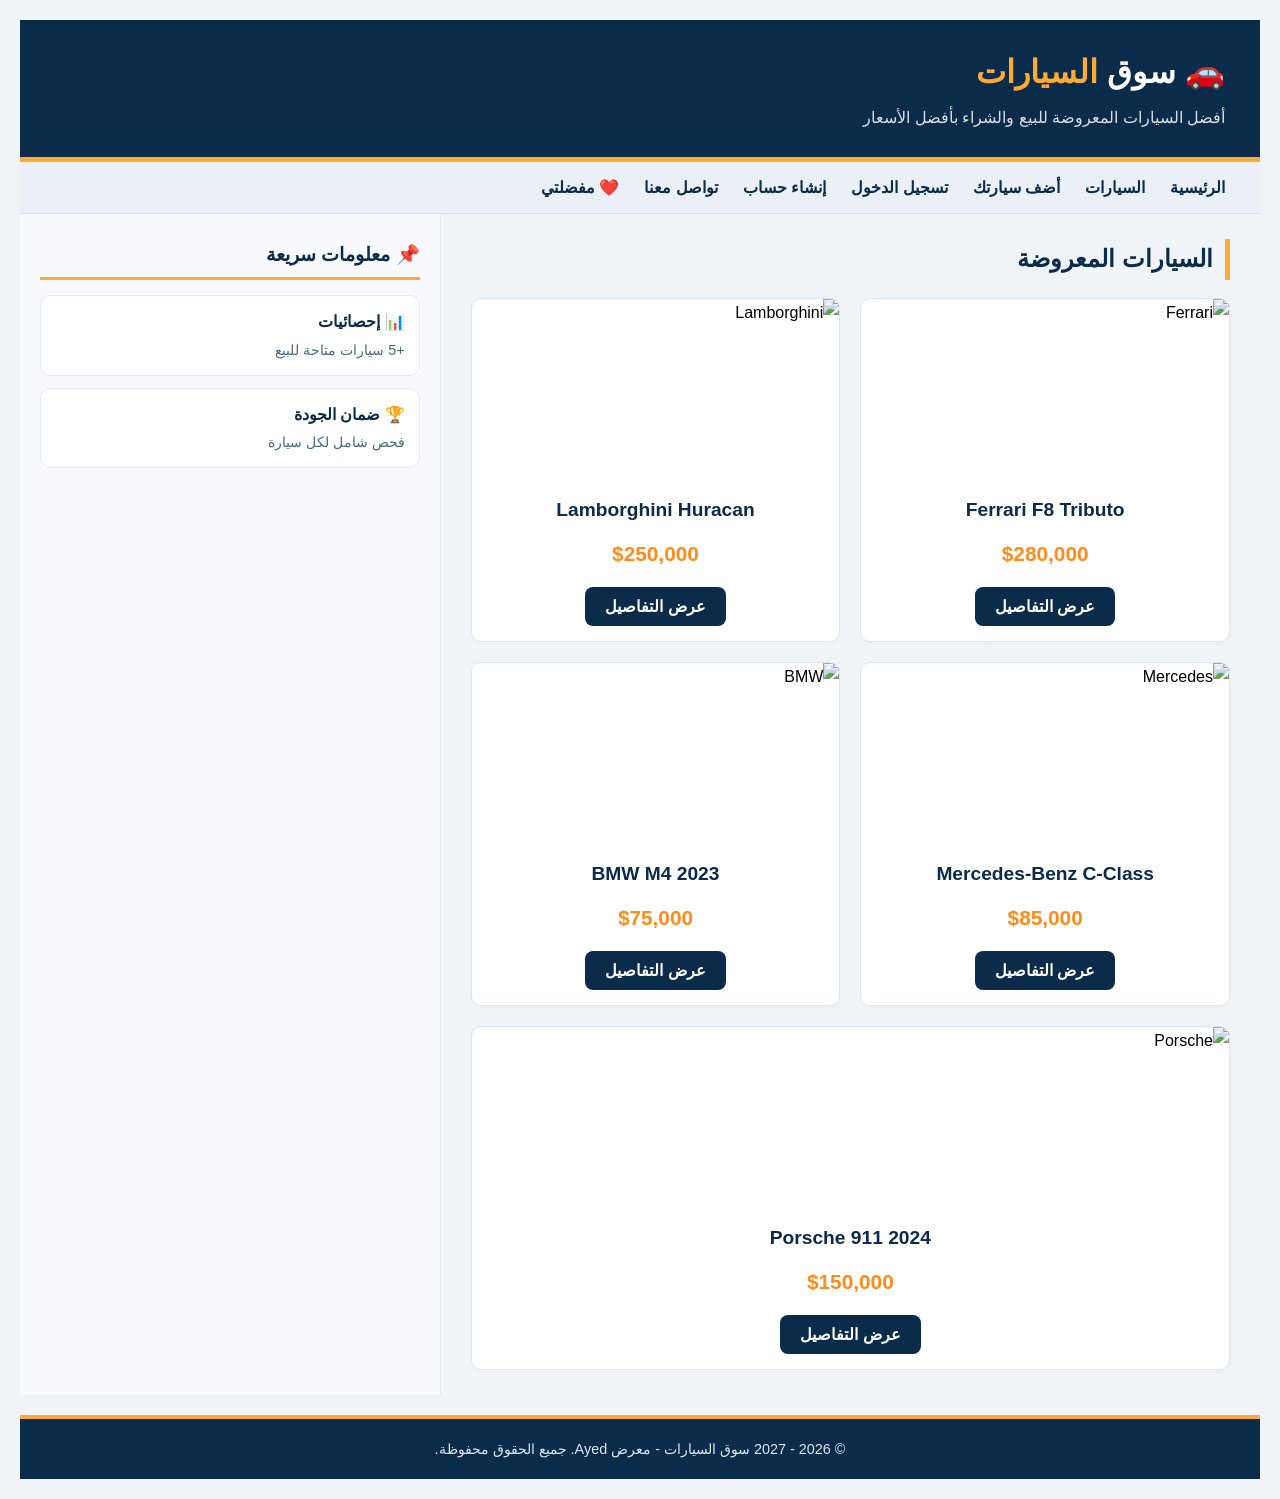
==== commit feeecdf9: "index.html" ====
--- a/index.html
+++ b/index.html
@@ -5,223 +5,167 @@
     <meta name="viewport" content="width=device-width, initial-scale=1.0">
     <title>سوق السيارات - الرئيسية</title>
     <link rel="stylesheet" href="css/style.css">
+    <style>
+        /* تنسيقات خاصة لصفحة التفاصيل */
+        .details-container { max-width: 800px; margin: 40px auto; background: #fff; padding: 30px; border-radius: 12px; box-shadow: 0 5px 20px rgba(0,0,0,0.1); }
+        .details-img { width: 100%; max-height: 400px; object-fit: cover; border-radius: 10px; margin-bottom: 20px; }
+        table { width: 100%; border-collapse: collapse; margin-top: 15px; }
+        td { padding: 10px; border-bottom: 1px solid #eee; }
+        .price { color: #ff8c1a; font-size: 1.5rem; font-weight: bold; margin: 10px 0; }
+        
+        /* إخفاء صفحة التفاصيل في البداية */
+        #details-page { display: none; }
+    </style>
 </head>
 <body>
 
-    <header>
-        <h1>🚗 سوق <span>السيارات</span></h1>
-        <p>أفضل السيارات المعروضة للبيع والشراء بأفضل الأسعار</p>
-    </header>
+    <!-- ================= الصفحة الرئيسية ================= -->
+    <div id="main-page">
+        <header>
+            <h1>🚗 سوق <span>السيارات</span></h1>
+            <p>أفضل السيارات المعروضة للبيع والشراء بأفضل الأسعار</p>
+        </header>
 
-    <nav>
-        <a href="index.html">الرئيسية</a>
-        <a href="index.html">السيارات</a>
-        <a href="add_car.html">أضف سيارتك</a>
-        <a href="login.html">تسجيل الدخول</a>
-        <a href="register.html">إنشاء حساب</a>
-        <a href="contact.html">تواصل معنا</a>
-        <a href="favorites.html">❤️ مفضلتي</a>
-    </nav>
+        <nav>
+            <a href="index.html">الرئيسية</a>
+            <a href="index.html">السيارات</a>
+            <a href="add_car.html">أضف سيارتك</a>
+            <a href="login.html">تسجيل الدخول</a>
+            <a href="register.html">إنشاء حساب</a>
+            <a href="contact.html">تواصل معنا</a>
+            <a href="favorites.html">❤️ مفضلتي</a>
+        </nav>
 
-    <div class="row">
-        <main>
-            <section>
-                <h2>السيارات المعروضة</h2>
-                <div class="car-grid">
-                    
-                    <!-- 1. Ferrari -->
-                    <div class="car-card">
-                        <div class="car-img"><img src="https://images.unsplash.com/photo-1592198084033-aade902d1aae?auto=format&fit=crop&w=600&q=80" alt="Ferrari"></div>
-                        <div class="car-info">
-                            <h3>Ferrari F8 Tributo</h3>
-                            <p class="price">$280,000</p>
-                            <div style="display:flex; gap:5px; justify-content:center; margin-top:10px;">
-                                <a href="car_details.html?id=1" class="btn" style="flex:1;">عرض التفاصيل</a>
-                                <button onclick="toggleFav(1)" id="fav-btn-1" class="btn" style="width:50px; background:#fff; color:red; border:1px solid #ccc; display:flex; align-items:center; justify-content:center; padding:10px; cursor:pointer;">🤍</button>
+        <div class="row">
+            <main>
+                <section>
+                    <h2>السيارات المعروضة</h2>
+                    <div class="car-grid">
+                        
+                        <!-- السيارة 1: فيراري -->
+                        <div class="car-card">
+                            <div class="car-img"><img src="https://images.unsplash.com/photo-1592198084033-aade902d1aae?auto=format&fit=crop&w=600&q=80" alt="Ferrari"></div>
+                            <div class="car-info">
+                                <h3>Ferrari F8 Tributo</h3>
+                                <p class="price">$280,000</p>
+                                <button onclick="showDetails( Ferrari F8 Tributo ,  $280,000 ,  https://images.unsplash.com/photo-1592198084033-aade902d1aae?auto=format&fit=crop&w=600&q=80 ,  2023 ,  بنزين ,  0 كم ,  Automatic ,  جديدة )" class="btn">عرض التفاصيل</button>
                             </div>
                         </div>
-                    </div>
 
-                    <!-- 2. Lamborghini -->
-                    <div class="car-card">
-                        <div class="car-img"><img src="https://images.unsplash.com/photo-1544829099-b9a0c07fad1a?auto=format&fit=crop&w=600&q=80" alt="Lamborghini"></div>
-                        <div class="car-info">
-                            <h3>Lamborghini Huracan</h3>
-                            <p class="price">$250,000</p>
-                            <div style="display:flex; gap:5px; justify-content:center; margin-top:10px;">
-                                <a href="car_details.html?id=2" class="btn" style="flex:1;">عرض التفاصيل</a>
-                                <button onclick="toggleFav(2)" id="fav-btn-2" class="btn" style="width:50px; background:#fff; color:red; border:1px solid #ccc; display:flex; align-items:center; justify-content:center; padding:10px; cursor:pointer;">🤍</button>
+                        <!-- السيارة 2: لامبورغيني -->
+                        <div class="car-card">
+                            <div class="car-img"><img src="https://images.unsplash.com/photo-1544829099-b9a0c07fad1a?auto=format&fit=crop&w=600&q=80" alt="Lamborghini"></div>
+                            <div class="car-info">
+                                <h3>Lamborghini Huracan</h3>
+                                <p class="price">$250,000</p>
+                                <button onclick="showDetails( Lamborghini Huracan ,  $250,000 ,  https://images.unsplash.com/photo-1544829099-b9a0c07fad1a?auto=format&fit=crop&w=600&q=80 ,  2023 ,  بنزين ,  0 كم ,  Automatic ,  جديدة )" class="btn">عرض التفاصيل</button>
                             </div>
                         </div>
-                    </div>
 
-                    <!-- 3. Mercedes -->
-                    <div class="car-card">
-                        <div class="car-img"><img src="https://images.unsplash.com/photo-1618843479313-40f8afb4b4d8?auto=format&fit=crop&w=600&q=80" alt="Mercedes"></div>
-                        <div class="car-info">
-                            <h3>Mercedes-Benz C-Class</h3>
-                            <p class="price">$85,000</p>
-                            <div style="display:flex; gap:5px; justify-content:center; margin-top:10px;">
-                                <a href="car_details.html?id=3" class="btn" style="flex:1;">عرض التفاصيل</a>
-                                <button onclick="toggleFav(3)" id="fav-btn-3" class="btn" style="width:50px; background:#fff; color:red; border:1px solid #ccc; display:flex; align-items:center; justify-content:center; padding:10px; cursor:pointer;">🤍</button>
+                        <!-- السيارة 3: مرسيدس -->
+                        <div class="car-card">
+                            <div class="car-img"><img src="https://images.unsplash.com/photo-1618843479313-40f8afb4b4d8?auto=format&fit=crop&w=600&q=80" alt="Mercedes"></div>
+                            <div class="car-info">
+                                <h3>Mercedes-Benz C-Class</h3>
+                                <p class="price">$85,000</p>
+                                <button onclick="showDetails( Mercedes-Benz C-Class ,  $85,000 ,  https://images.unsplash.com/photo-1618843479313-40f8afb4b4d8?auto=format&fit=crop&w=600&q=80 ,  2023 ,  بنزين ,  0 كم ,  Automatic ,  جديدة )" class="btn">عرض التفاصيل</button>
                             </div>
                         </div>
-                    </div>
 
-                    <!-- 4. BMW -->
-                    <div class="car-card">
-                        <div class="car-img"><img src="https://images.unsplash.com/photo-1555215695-3004980ad54e?auto=format&fit=crop&w=600&q=80" alt="BMW"></div>
-                        <div class="car-info">
-                            <h3>BMW M4 2023</h3>
-                            <p class="price">$75,000</p>
-                            <div style="display:flex; gap:5px; justify-content:center; margin-top:10px;">
-                                <a href="car_details.html?id=4" class="btn" style="flex:1;">عرض التفاصيل</a>
-                                <button onclick="toggleFav(4)" id="fav-btn-4" class="btn" style="width:50px; background:#fff; color:red; border:1px solid #ccc; display:flex; align-items:center; justify-content:center; padding:10px; cursor:pointer;">🤍</button>
+                        <!-- السيارة 4: بي إم دبليو -->
+                        <div class="car-card">
+                            <div class="car-img"><img src="https://images.unsplash.com/photo-1555215695-3004980ad54e?auto=format&fit=crop&w=600&q=80" alt="BMW"></div>
+                            <div class="car-info">
+                                <h3>BMW M4 2023</h3>
+                                <p class="price">$75,000</p>
+                                <button onclick="showDetails( BMW M4 2023 ,  $75,000 ,  https://images.unsplash.com/photo-1555215695-3004980ad54e?auto=format&fit=crop&w=600&q=80 ,  2023 ,  بنزين ,  0 كم ,  Automatic ,  جديدة )" class="btn">عرض التفاصيل</button>
                             </div>
                         </div>
-                    </div>
 
-                    <!-- 5. Porsche -->
-                    <div class="car-card">
-                        <div class="car-img"><img src="https://images.unsplash.com/photo-1503376780353-7e6692767b70?auto=format&fit=crop&w=600&q=80" alt="Porsche"></div>
-                        <div class="car-info">
-                            <h3>Porsche 911 2024</h3>
-                            <p class="price">$150,000</p>
-                            <div style="display:flex; gap:5px; justify-content:center; margin-top:10px;">
-                                <a href="car_details.html?id=5" class="btn" style="flex:1;">عرض التفاصيل</a>
-                                <button onclick="toggleFav(5)" id="fav-btn-5" class="btn" style="width:50px; background:#fff; color:red; border:1px solid #ccc; display:flex; align-items:center; justify-content:center; padding:10px; cursor:pointer;">🤍</button>
+                        <!-- السيارة 5: بورش -->
+                        <div class="car-card">
+                            <div class="car-img"><img src="https://images.unsplash.com/photo-1503376780353-7e6692767b70?auto=format&fit=crop&w=600&q=80" alt="Porsche"></div>
+                            <div class="car-info">
+                                <h3>Porsche 911 2024</h3>
+                                <p class="price">$150,000</p>
+                                <button onclick="showDetails( Porsche 911 2024 ,  $150,000 ,  https://images.unsplash.com/photo-1503376780353-7e6692767b70?auto=format&fit=crop&w=600&q=80 ,  2024 ,  بنزين ,  0 كم ,  Automatic ,  جديدة )" class="btn">عرض التفاصيل</button>
                             </div>
                         </div>
+
                     </div>
+                </section>
+            </main>
 
-                    <!-- 6. Audi -->
-                    <div class="car-card">
-                        <div class="car-img"><img src="https://images.unsplash.com/photo-1603584173870-7f23fdae1b7a?auto=format&fit=crop&w=600&q=80" alt="Audi"></div>
-                        <div class="car-info">
-                            <h3>Audi RS7 2024</h3>
-                            <p class="price">$120,000</p>
-                            <div style="display:flex; gap:5px; justify-content:center; margin-top:10px;">
-                                <a href="car_details.html?id=6" class="btn" style="flex:1;">عرض التفاصيل</a>
-                                <button onclick="toggleFav(6)" id="fav-btn-6" class="btn" style="width:50px; background:#fff; color:red; border:1px solid #ccc; display:flex; align-items:center; justify-content:center; padding:10px; cursor:pointer;">🤍</button>
-                            </div>
-                        </div>
-                    </div>
+            <aside>
+                <h3>📌 معلومات سريعة</h3>
+                <div class="side-item">
+                    <strong>📊 إحصائيات</strong>
+                    <span>+5 سيارات متاحة للبيع</span>
+                </div>
+                <div class="side-item">
+                    <strong>🏆 ضمان الجودة</strong>
+                    <span>فحص شامل لكل سيارة</span>
+                </div>
+            </aside>
+        </div>
 
-                    <!-- 7. Tesla -->
-                    <div class="car-card">
-                        <div class="car-img"><img src="https://images.unsplash.com/photo-1560958089-b8a1929cea89?auto=format&fit=crop&w=600&q=80" alt="Tesla"></div>
-                        <div class="car-info">
-                            <h3>Tesla Model S 2024</h3>
-                            <p class="price">$90,000</p>
-                            <div style="display:flex; gap:5px; justify-content:center; margin-top:10px;">
-                                <a href="car_details.html?id=7" class="btn" style="flex:1;">عرض التفاصيل</a>
-                                <button onclick="toggleFav(7)" id="fav-btn-7" class="btn" style="width:50px; background:#fff; color:red; border:1px solid #ccc; display:flex; align-items:center; justify-content:center; padding:10px; cursor:pointer;">🤍</button>
-                            </div>
-                        </div>
-                    </div>
-
-                    <!-- 8. Bugatti -->
-                    <div class="car-card">
-                        <div class="car-img"><img src="https://images.unsplash.com/photo-1627454820516-dc767bcb4d3e?auto=format&fit=crop&w=600&q=80" alt="Bugatti"></div>
-                        <div class="car-info">
-                            <h3>Bugatti Chiron 2024</h3>
-                            <p class="price">$3,000,000</p>
-                            <div style="display:flex; gap:5px; justify-content:center; margin-top:10px;">
-                                <a href="car_details.html?id=8" class="btn" style="flex:1;">عرض التفاصيل</a>
-                                <button onclick="toggleFav(8)" id="fav-btn-8" class="btn" style="width:50px; background:#fff; color:red; border:1px solid #ccc; display:flex; align-items:center; justify-content:center; padding:10px; cursor:pointer;">🤍</button>
-                            </div>
-                        </div>
-                    </div>
-
-                    <!-- 9. Range Rover -->
-                    <div class="car-card">
-                        <div class="car-img"><img src="https://images.unsplash.com/photo-1606664515524-ed2f786a0bd6?auto=format&fit=crop&w=600&q=80" alt="Range Rover"></div>
-                        <div class="car-info">
-                            <h3>Range Rover Sport 2024</h3>
-                            <p class="price">$120,000</p>
-                            <div style="display:flex; gap:5px; justify-content:center; margin-top:10px;">
-                                <a href="car_details.html?id=9" class="btn" style="flex:1;">عرض التفاصيل</a>
-                                <button onclick="toggleFav(9)" id="fav-btn-9" class="btn" style="width:50px; background:#fff; color:red; border:1px solid #ccc; display:flex; align-items:center; justify-content:center; padding:10px; cursor:pointer;">🤍</button>
-                            </div>
-                        </div>
-                    </div>
-
-                    <!-- 10. Mustang -->
-                    <div class="car-card">
-                        <div class="car-img"><img src="https://images.unsplash.com/photo-1584345604476-8ec5e12e42dd?auto=format&fit=crop&w=600&q=80" alt="Mustang"></div>
-                        <div class="car-info">
-                            <h3>Ford Mustang GT 2024</h3>
-                            <p class="price">$60,000</p>
-                            <div style="display:flex; gap:5px; justify-content:center; margin-top:10px;">
-                                <a href="car_details.html?id=10" class="btn" style="flex:1;">عرض التفاصيل</a>
-                                <button onclick="toggleFav(10)" id="fav-btn-10" class="btn" style="width:50px; background:#fff; color:red; border:1px solid #ccc; display:flex; align-items:center; justify-content:center; padding:10px; cursor:pointer;">🤍</button>
-                            </div>
-                        </div>
-                    </div>
-
-                </div>
-            </section>
-        </main>
-
-        <aside>
-            <h3>📌 معلومات سريعة</h3>
-            <div class="side-item">
-                <strong>📊 إحصائيات</strong>
-                <span>+10 سيارات متاحة للبيع</span>
-            </div>
-            <div class="side-item">
-                <strong>🏆 ضمان الجودة</strong>
-                <span>فحص شامل لكل سيارة</span>
-            </div>
-        </aside>
+        <footer>
+            <p>© 2026 - 2027 سوق السيارات - معرض Ayed. جميع الحقوق محفوظة.</p>
+        </footer>
     </div>
 
-    <footer>
-        <p>© 2026 - 2027 سوق السيارات - معرض Ayed. جميع الحقوق محفوظة.</p>
-    </footer>
+    <!-- ================= صفحة التفاصيل (تظهر عند الضغط) ================= -->
+    <div id="details-page" class="container">
+        <div class="details-container">
+            <button onclick="showMain()" class="btn" style="margin-bottom:20px;">← العودة للرئيسية</button>
+            
+            <img id="det-img" src="" class="details-img">
+            <h2 id="det-name" style="color: #0b2b4a;"></h2>
+            <p id="det-price" class="price"></p>
+            
+            <table>
+                <tr><td>تاريخ الصناعة</td><td id="det-year"></td></tr>
+                <tr><td>نوع الوقود</td><td id="det-fuel"></td></tr>
+                <tr><td>الممشى (كم)</td><td id="det-mileage"></td></tr>
+                <tr><td>ناقل الحركة</td><td id="det-transmission"></td></tr>
+                <tr><td>حالة السيارة</td><td id="det-status"></td></tr>
+                <tr><td>حالة البيع</td><td><span style="color: green; font-weight: bold;">متاحة للبيع ✅</span></td></tr>
+            </table>
 
-    <!-- كود JavaScript الخاص بالمفضلة -->
+            <button onclick="alert( هذه نسخة HTML للعرض فقط. );" class="btn" style="background: #28a745; width: 100%; margin-top: 20px;">شراء هذه السيارة</button>
+        </div>
+    </div>
+
+    <!-- ================= كود JavaScript للتحكم ================= -->
     <script>
-        // دالة لجلب المفضلة من ذاكرة المتصفح
-        function getFavorites() {
-            return JSON.parse(localStorage.getItem( favorites )) || [];
+        // دالة إظهار صفحة التفاصيل
+        function showDetails(name, price, img, year, fuel, mileage, transmission, status) {
+            // إخفاء الصفحة الرئيسية
+            document.getElementById( main-page ).style.display =  none ;
+            
+            // إظهار صفحة التفاصيل
+            document.getElementById( details-page ).style.display =  block ;
+            
+            // تعبئة البيانات
+            document.getElementById( det-name ).textContent = name;
+            document.getElementById( det-price ).textContent = price;
+            document.getElementById( det-img ).src = img;
+            document.getElementById( det-year ).textContent = year;
+            document.getElementById( det-fuel ).textContent = fuel;
+            document.getElementById( det-mileage ).textContent = mileage;
+            document.getElementById( det-transmission ).textContent = transmission;
+            document.getElementById( det-status ).textContent = status;
+
+            // التمرير لأعلى الصفحة
+            window.scrollTo(0, 0);
         }
 
-        // دالة لحفظ المفضلة
-        function saveFavorites(favs) {
-            localStorage.setItem( favorites , JSON.stringify(favs));
+        // دالة العودة للصفحة الرئيسية
+        function showMain() {
+            document.getElementById( details-page ).style.display =  none ;
+            document.getElementById( main-page ).style.display =  block ;
+            window.scrollTo(0, 0);
         }
-
-        // دالة تحديث شكل القلوب عند تحميل الصفحة
-        function updateHearts() {
-            const favorites = getFavorites();
-            // تحديث كل قلب في الصفحة
-            for (let i = 1; i <= 20; i++) { // افترضنا 20 سيارة
-                const btn = document.getElementById( fav-btn-  + i);
-                if (btn) {
-                    if (favorites.includes(i)) {
-                        btn.innerHTML =  ❤️ ;
-                    } else {
-                        btn.innerHTML =  🤍 ;
-                    }
-                }
-            }
-        }
-
-        // دالة إضافة/إزالة من المفضلة عند الضغط
-        function toggleFav(id) {
-            let favorites = getFavorites();
-            if (favorites.includes(id)) {
-                favorites = favorites.filter(favId => favId !== id);
-            } else {
-                favorites.push(id);
-            }
-            saveFavorites(favorites);
-            updateHearts(); // تحديث القلوب فوراً
-        }
-
-        // تشغيل التحديث عند فتح الصفحة
-        window.onload = updateHearts;
     </script>
 
 </body>
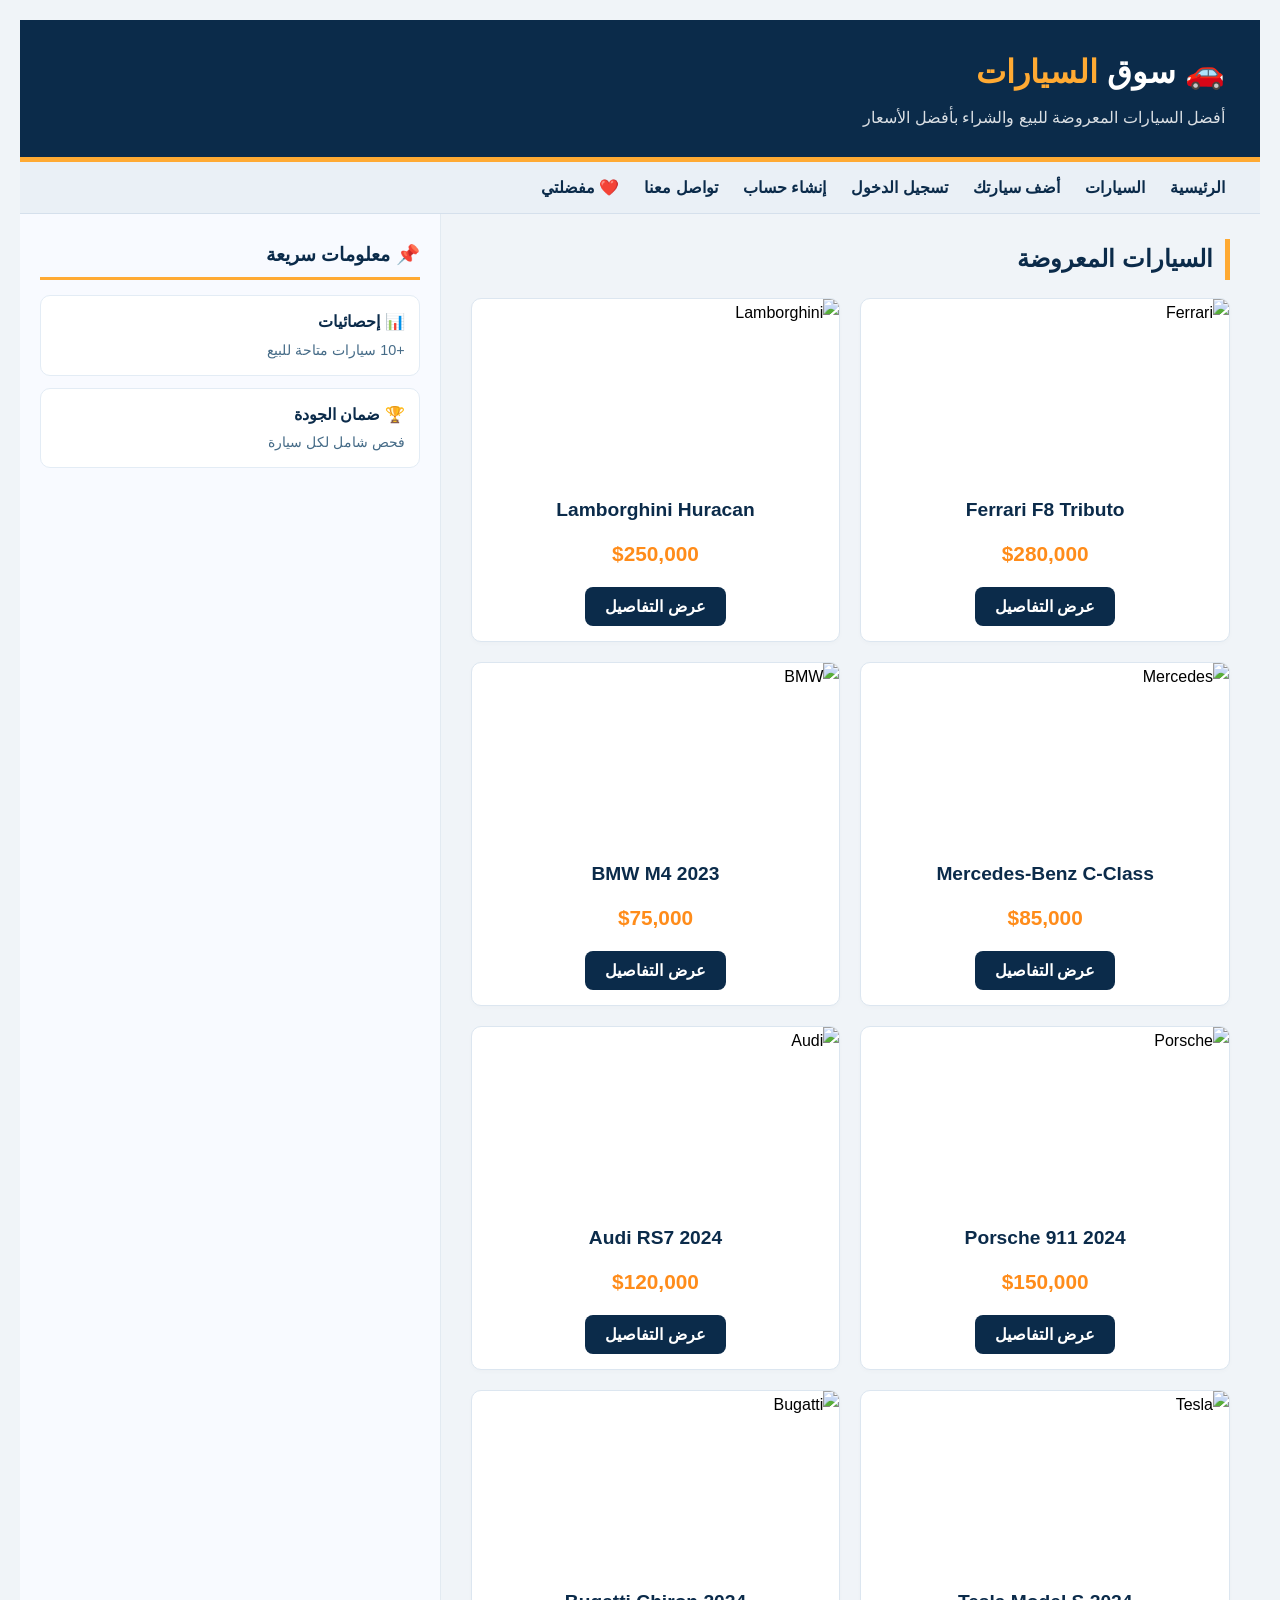
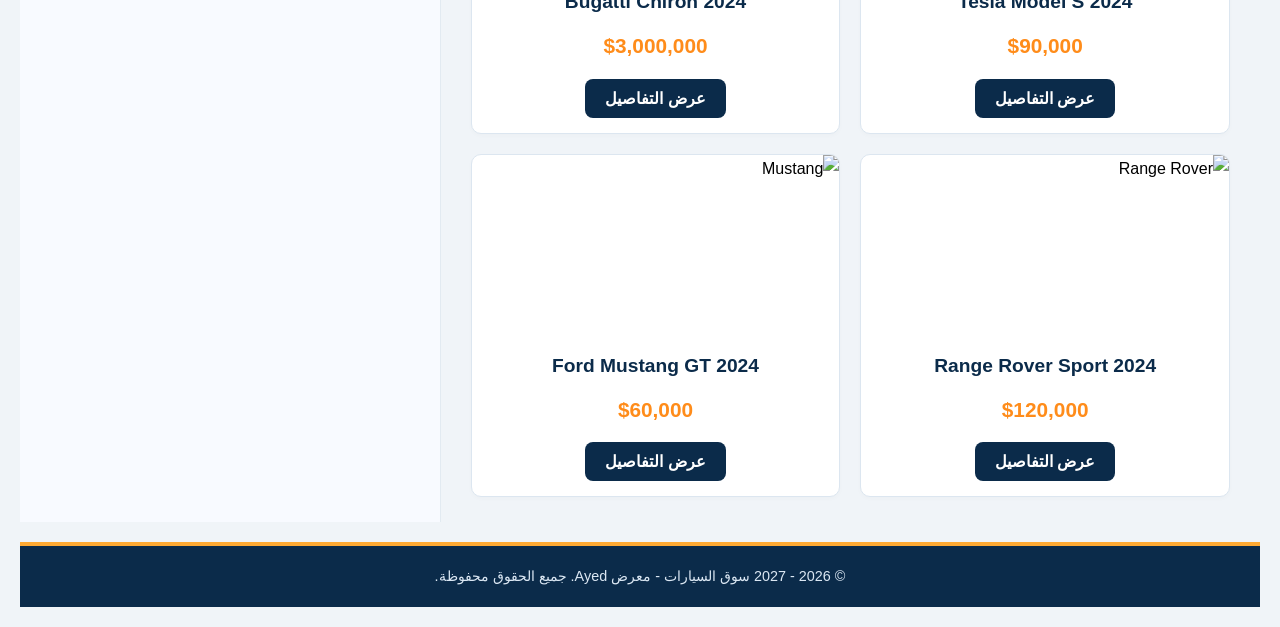
==== commit 19ef1ff4: "index.html" ====
--- a/index.html
+++ b/index.html
@@ -42,7 +42,7 @@
                     <h2>السيارات المعروضة</h2>
                     <div class="car-grid">
                         
-                        <!-- السيارة 1: فيراري -->
+                        <!-- 1. Ferrari -->
                         <div class="car-card">
                             <div class="car-img"><img src="https://images.unsplash.com/photo-1592198084033-aade902d1aae?auto=format&fit=crop&w=600&q=80" alt="Ferrari"></div>
                             <div class="car-info">
@@ -52,7 +52,7 @@
                             </div>
                         </div>
 
-                        <!-- السيارة 2: لامبورغيني -->
+                        <!-- 2. Lamborghini -->
                         <div class="car-card">
                             <div class="car-img"><img src="https://images.unsplash.com/photo-1544829099-b9a0c07fad1a?auto=format&fit=crop&w=600&q=80" alt="Lamborghini"></div>
                             <div class="car-info">
@@ -62,7 +62,7 @@
                             </div>
                         </div>
 
-                        <!-- السيارة 3: مرسيدس -->
+                        <!-- 3. Mercedes -->
                         <div class="car-card">
                             <div class="car-img"><img src="https://images.unsplash.com/photo-1618843479313-40f8afb4b4d8?auto=format&fit=crop&w=600&q=80" alt="Mercedes"></div>
                             <div class="car-info">
@@ -72,7 +72,7 @@
                             </div>
                         </div>
 
-                        <!-- السيارة 4: بي إم دبليو -->
+                        <!-- 4. BMW -->
                         <div class="car-card">
                             <div class="car-img"><img src="https://images.unsplash.com/photo-1555215695-3004980ad54e?auto=format&fit=crop&w=600&q=80" alt="BMW"></div>
                             <div class="car-info">
@@ -82,13 +82,63 @@
                             </div>
                         </div>
 
-                        <!-- السيارة 5: بورش -->
+                        <!-- 5. Porsche -->
                         <div class="car-card">
                             <div class="car-img"><img src="https://images.unsplash.com/photo-1503376780353-7e6692767b70?auto=format&fit=crop&w=600&q=80" alt="Porsche"></div>
                             <div class="car-info">
                                 <h3>Porsche 911 2024</h3>
                                 <p class="price">$150,000</p>
                                 <button onclick="showDetails( Porsche 911 2024 ,  $150,000 ,  https://images.unsplash.com/photo-1503376780353-7e6692767b70?auto=format&fit=crop&w=600&q=80 ,  2024 ,  بنزين ,  0 كم ,  Automatic ,  جديدة )" class="btn">عرض التفاصيل</button>
+                            </div>
+                        </div>
+
+                        <!-- 6. Audi -->
+                        <div class="car-card">
+                            <div class="car-img"><img src="https://images.unsplash.com/photo-1603584173870-7f23fdae1b7a?auto=format&fit=crop&w=600&q=80" alt="Audi"></div>
+                            <div class="car-info">
+                                <h3>Audi RS7 2024</h3>
+                                <p class="price">$120,000</p>
+                                <button onclick="showDetails( Audi RS7 2024 ,  $120,000 ,  https://images.unsplash.com/photo-1603584173870-7f23fdae1b7a?auto=format&fit=crop&w=600&q=80 ,  2024 ,  بنزين ,  0 كم ,  Automatic ,  جديدة )" class="btn">عرض التفاصيل</button>
+                            </div>
+                        </div>
+
+                        <!-- 7. Tesla -->
+                        <div class="car-card">
+                            <div class="car-img"><img src="https://images.unsplash.com/photo-1560958089-b8a1929cea89?auto=format&fit=crop&w=600&q=80" alt="Tesla"></div>
+                            <div class="car-info">
+                                <h3>Tesla Model S 2024</h3>
+                                <p class="price">$90,000</p>
+                                <button onclick="showDetails( Tesla Model S 2024 ,  $90,000 ,  https://images.unsplash.com/photo-1560958089-b8a1929cea89?auto=format&fit=crop&w=600&q=80 ,  2024 ,  كهرباء ,  0 كم ,  Automatic ,  جديدة )" class="btn">عرض التفاصيل</button>
+                            </div>
+                        </div>
+
+                        <!-- 8. Bugatti -->
+                        <div class="car-card">
+                            <div class="car-img"><img src="https://images.unsplash.com/photo-1627454820516-dc767bcb4d3e?auto=format&fit=crop&w=600&q=80" alt="Bugatti"></div>
+                            <div class="car-info">
+                                <h3>Bugatti Chiron 2024</h3>
+                                <p class="price">$3,000,000</p>
+                                <button onclick="showDetails( Bugatti Chiron 2024 ,  $3,000,000 ,  https://images.unsplash.com/photo-1627454820516-dc767bcb4d3e?auto=format&fit=crop&w=600&q=80 ,  2024 ,  بنزين ,  0 كم ,  Automatic ,  جديدة )" class="btn">عرض التفاصيل</button>
+                            </div>
+                        </div>
+
+                        <!-- 9. Range Rover -->
+                        <div class="car-card">
+                            <div class="car-img"><img src="https://images.unsplash.com/photo-1606664515524-ed2f786a0bd6?auto=format&fit=crop&w=600&q=80" alt="Range Rover"></div>
+                            <div class="car-info">
+                                <h3>Range Rover Sport 2024</h3>
+                                <p class="price">$120,000</p>
+                                <button onclick="showDetails( Range Rover Sport 2024 ,  $120,000 ,  https://images.unsplash.com/photo-1606664515524-ed2f786a0bd6?auto=format&fit=crop&w=600&q=80 ,  2024 ,  بنزين ,  0 كم ,  Automatic ,  جديدة )" class="btn">عرض التفاصيل</button>
+                            </div>
+                        </div>
+
+                        <!-- 10. Mustang -->
+                        <div class="car-card">
+                            <div class="car-img"><img src="https://images.unsplash.com/photo-1584345604476-8ec5e12e42dd?auto=format&fit=crop&w=600&q=80" alt="Mustang"></div>
+                            <div class="car-info">
+                                <h3>Ford Mustang GT 2024</h3>
+                                <p class="price">$60,000</p>
+                                <button onclick="showDetails( Ford Mustang GT 2024 ,  $60,000 ,  https://images.unsplash.com/photo-1584345604476-8ec5e12e42dd?auto=format&fit=crop&w=600&q=80 ,  2024 ,  بنزين ,  0 كم ,  Automatic ,  جديدة )" class="btn">عرض التفاصيل</button>
                             </div>
                         </div>
 
@@ -100,7 +150,7 @@
                 <h3>📌 معلومات سريعة</h3>
                 <div class="side-item">
                     <strong>📊 إحصائيات</strong>
-                    <span>+5 سيارات متاحة للبيع</span>
+                    <span>+10 سيارات متاحة للبيع</span>
                 </div>
                 <div class="side-item">
                     <strong>🏆 ضمان الجودة</strong>
@@ -138,7 +188,6 @@
 
     <!-- ================= كود JavaScript للتحكم ================= -->
     <script>
-        // دالة إظهار صفحة التفاصيل
         function showDetails(name, price, img, year, fuel, mileage, transmission, status) {
             // إخفاء الصفحة الرئيسية
             document.getElementById( main-page ).style.display =  none ;
@@ -160,7 +209,6 @@
             window.scrollTo(0, 0);
         }
 
-        // دالة العودة للصفحة الرئيسية
         function showMain() {
             document.getElementById( details-page ).style.display =  none ;
             document.getElementById( main-page ).style.display =  block ;
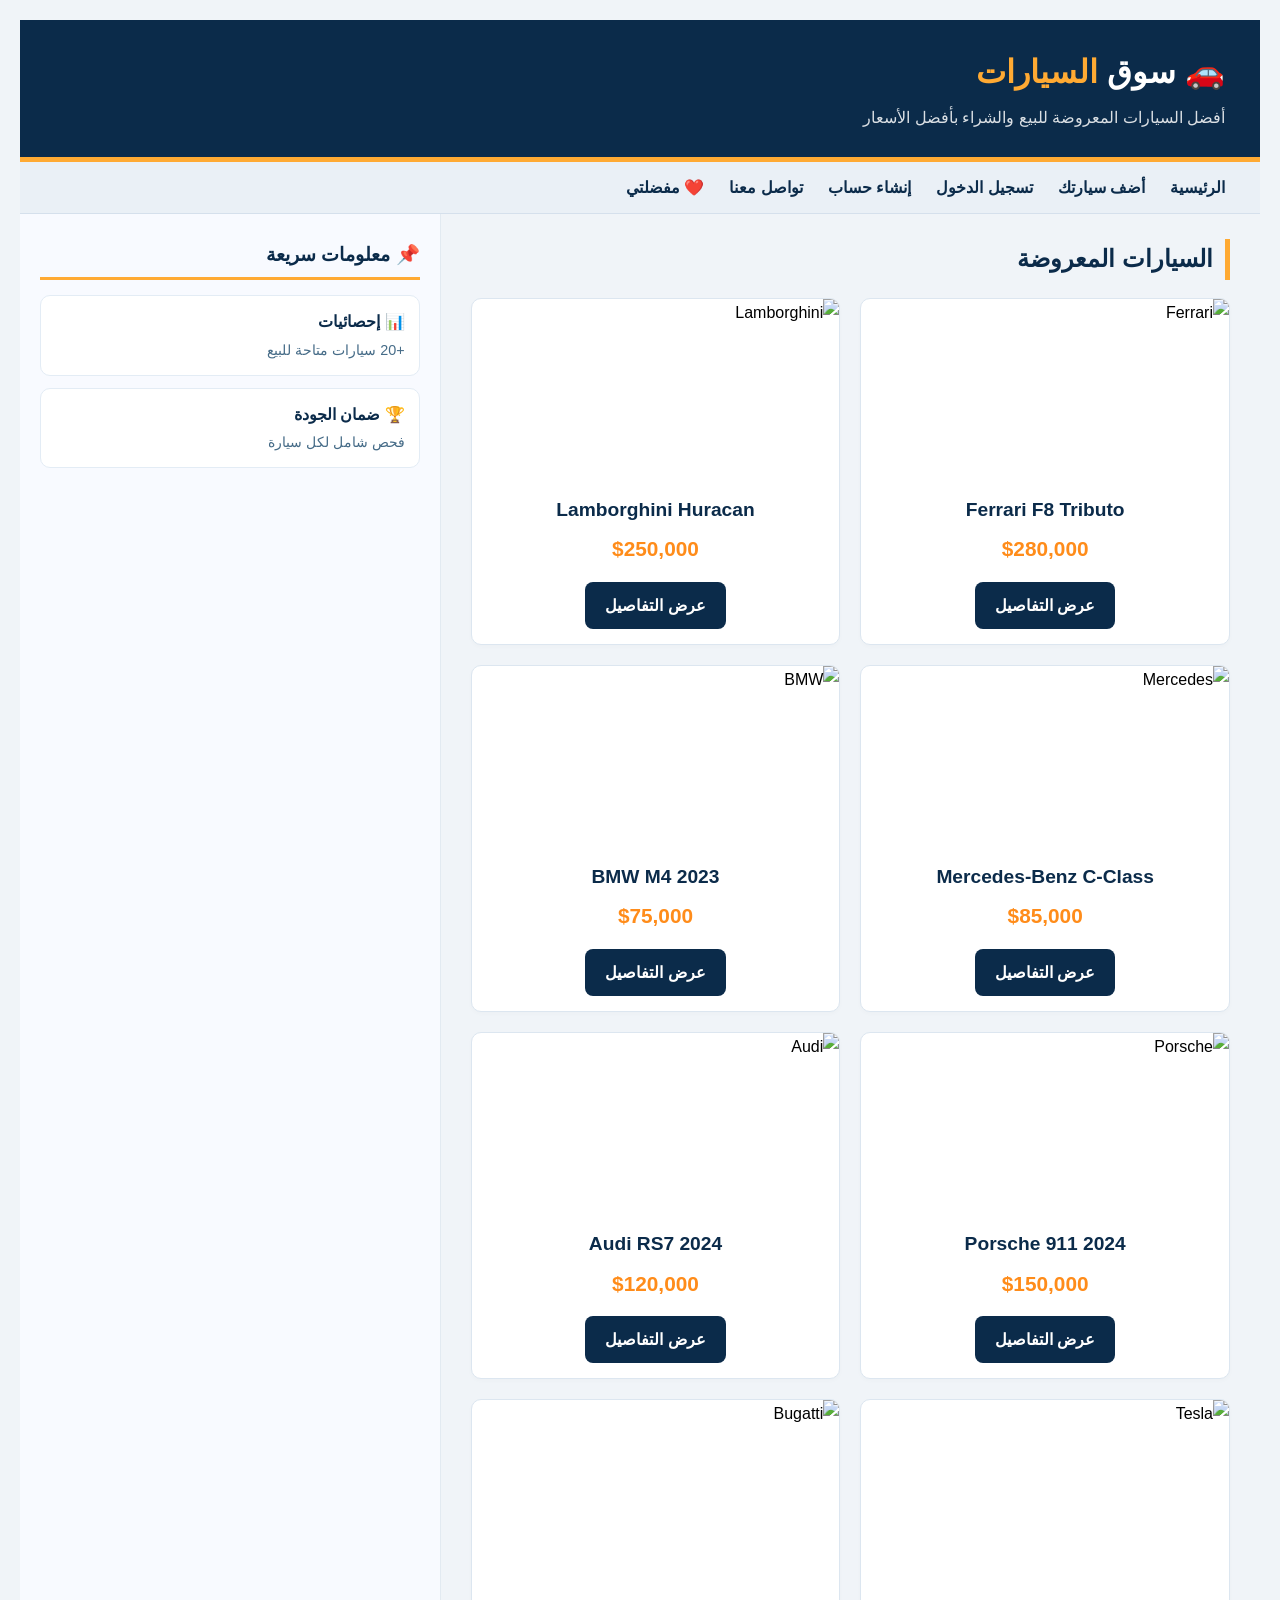
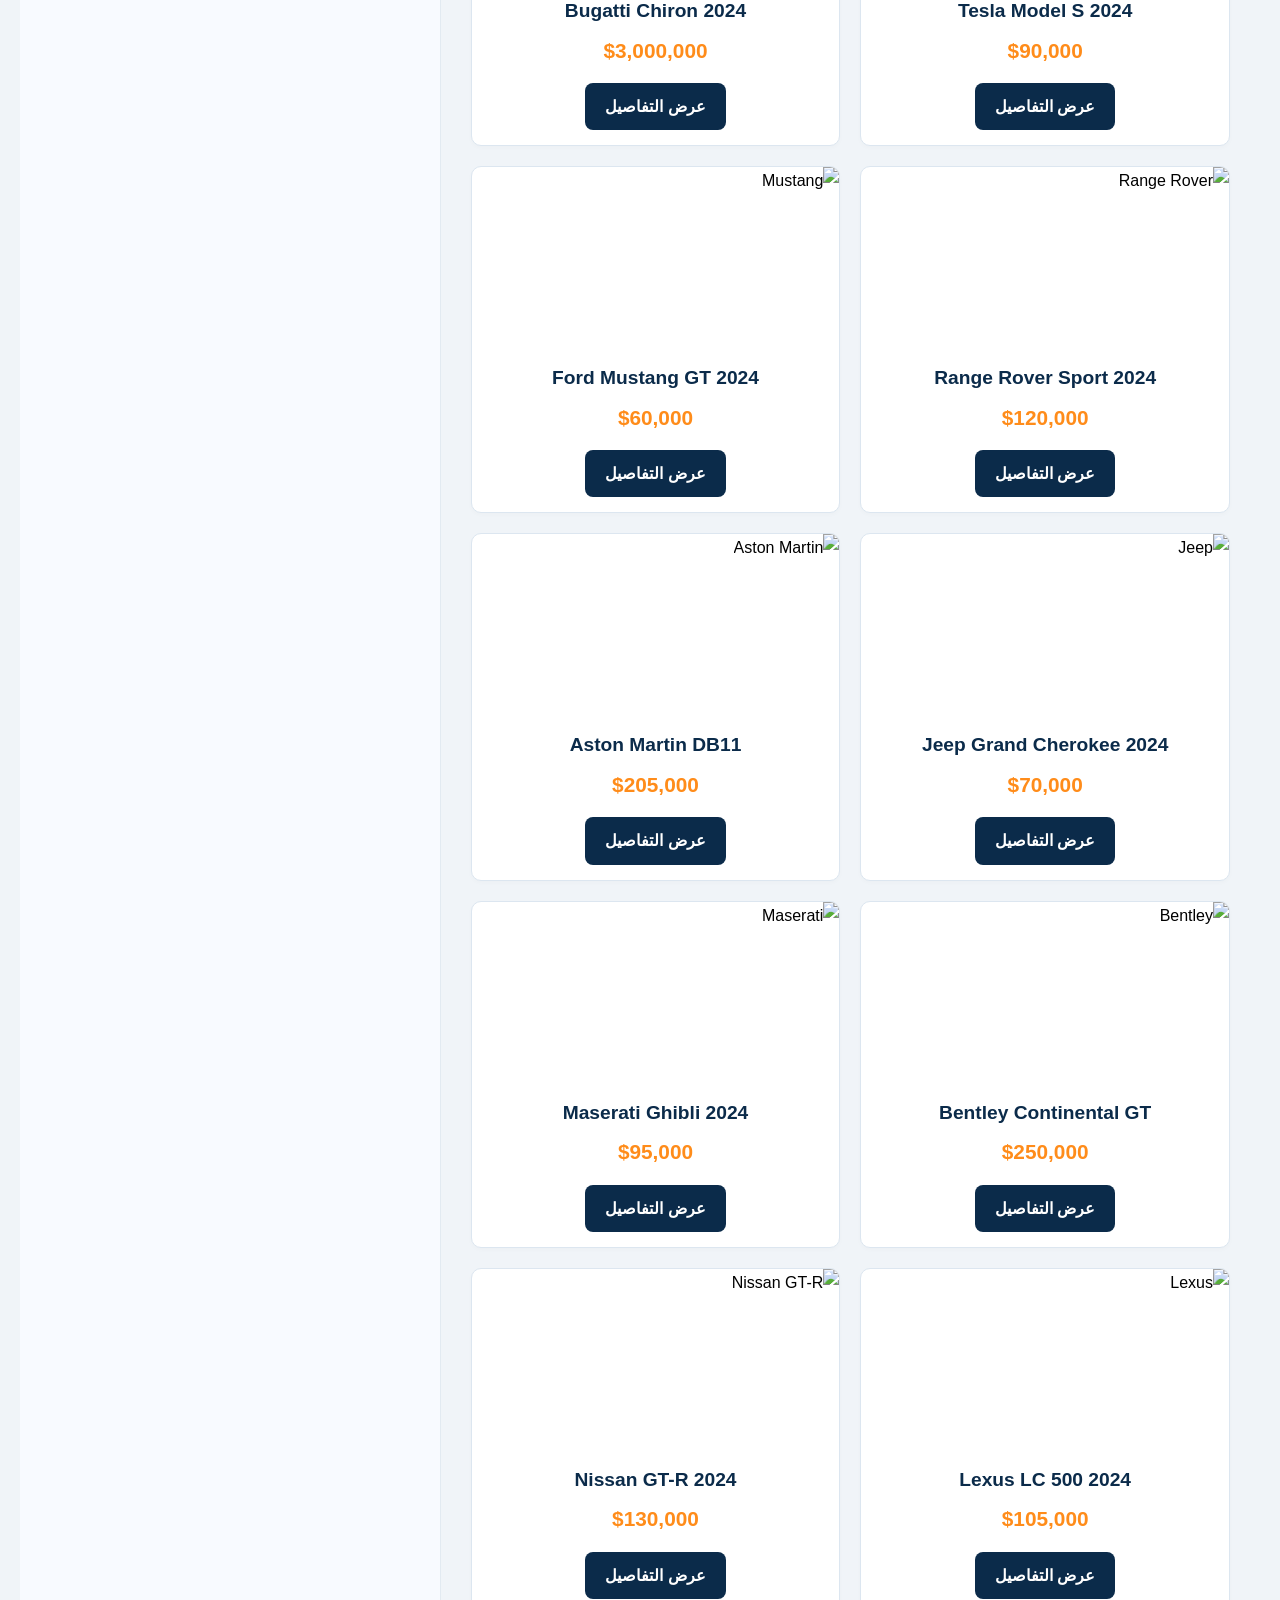
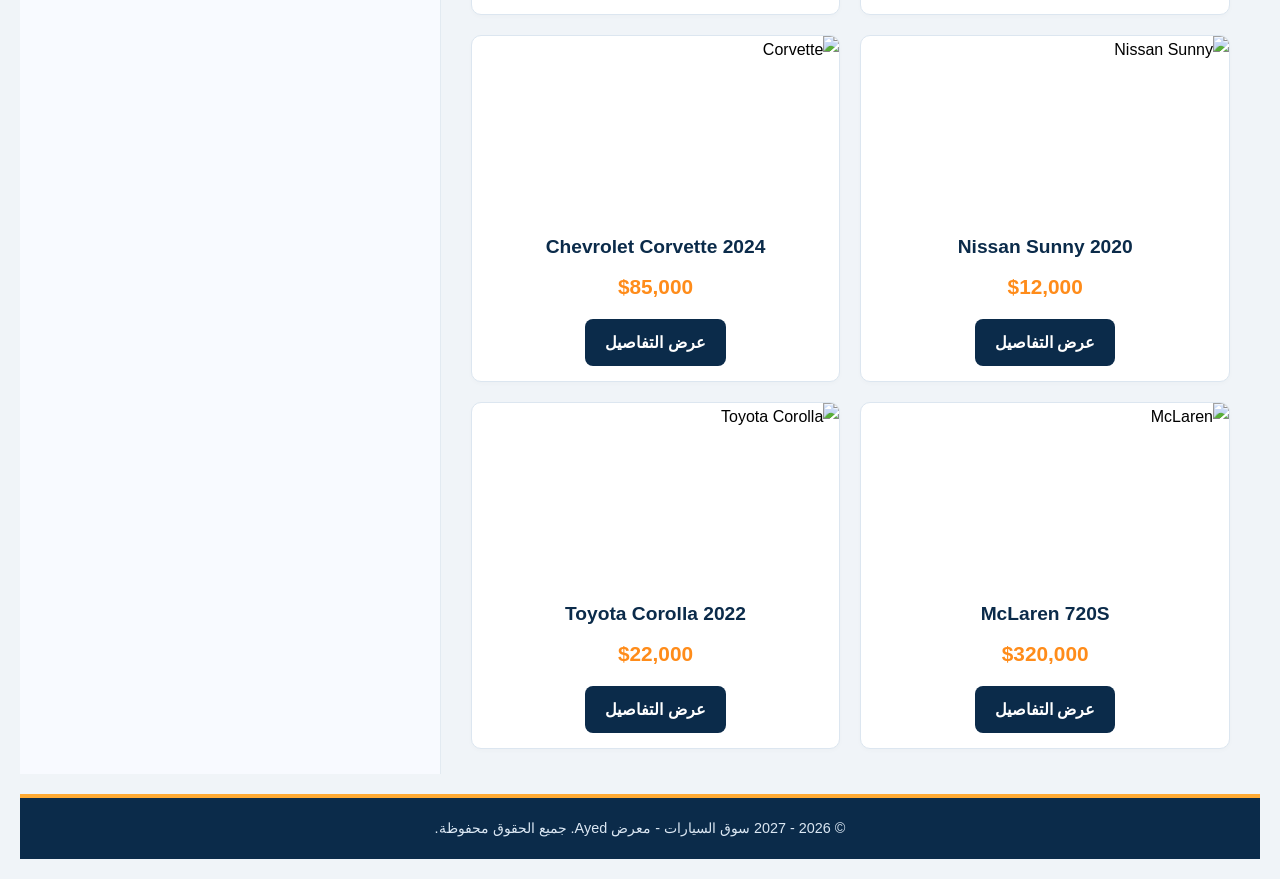
==== commit 6baf7818: "index.html" ====
--- a/index.html
+++ b/index.html
@@ -5,216 +5,249 @@
     <meta name="viewport" content="width=device-width, initial-scale=1.0">
     <title>سوق السيارات - الرئيسية</title>
     <link rel="stylesheet" href="css/style.css">
-    <style>
-        /* تنسيقات خاصة لصفحة التفاصيل */
-        .details-container { max-width: 800px; margin: 40px auto; background: #fff; padding: 30px; border-radius: 12px; box-shadow: 0 5px 20px rgba(0,0,0,0.1); }
-        .details-img { width: 100%; max-height: 400px; object-fit: cover; border-radius: 10px; margin-bottom: 20px; }
-        table { width: 100%; border-collapse: collapse; margin-top: 15px; }
-        td { padding: 10px; border-bottom: 1px solid #eee; }
-        .price { color: #ff8c1a; font-size: 1.5rem; font-weight: bold; margin: 10px 0; }
-        
-        /* إخفاء صفحة التفاصيل في البداية */
-        #details-page { display: none; }
-    </style>
 </head>
 <body>
 
-    <!-- ================= الصفحة الرئيسية ================= -->
-    <div id="main-page">
-        <header>
-            <h1>🚗 سوق <span>السيارات</span></h1>
-            <p>أفضل السيارات المعروضة للبيع والشراء بأفضل الأسعار</p>
-        </header>
-
-        <nav>
-            <a href="index.html">الرئيسية</a>
-            <a href="index.html">السيارات</a>
-            <a href="add_car.html">أضف سيارتك</a>
-            <a href="login.html">تسجيل الدخول</a>
-            <a href="register.html">إنشاء حساب</a>
-            <a href="contact.html">تواصل معنا</a>
-            <a href="favorites.html">❤️ مفضلتي</a>
-        </nav>
-
-        <div class="row">
-            <main>
-                <section>
-                    <h2>السيارات المعروضة</h2>
-                    <div class="car-grid">
-                        
-                        <!-- 1. Ferrari -->
-                        <div class="car-card">
-                            <div class="car-img"><img src="https://images.unsplash.com/photo-1592198084033-aade902d1aae?auto=format&fit=crop&w=600&q=80" alt="Ferrari"></div>
-                            <div class="car-info">
-                                <h3>Ferrari F8 Tributo</h3>
-                                <p class="price">$280,000</p>
-                                <button onclick="showDetails( Ferrari F8 Tributo ,  $280,000 ,  https://images.unsplash.com/photo-1592198084033-aade902d1aae?auto=format&fit=crop&w=600&q=80 ,  2023 ,  بنزين ,  0 كم ,  Automatic ,  جديدة )" class="btn">عرض التفاصيل</button>
-                            </div>
-                        </div>
-
-                        <!-- 2. Lamborghini -->
-                        <div class="car-card">
-                            <div class="car-img"><img src="https://images.unsplash.com/photo-1544829099-b9a0c07fad1a?auto=format&fit=crop&w=600&q=80" alt="Lamborghini"></div>
-                            <div class="car-info">
-                                <h3>Lamborghini Huracan</h3>
-                                <p class="price">$250,000</p>
-                                <button onclick="showDetails( Lamborghini Huracan ,  $250,000 ,  https://images.unsplash.com/photo-1544829099-b9a0c07fad1a?auto=format&fit=crop&w=600&q=80 ,  2023 ,  بنزين ,  0 كم ,  Automatic ,  جديدة )" class="btn">عرض التفاصيل</button>
-                            </div>
-                        </div>
-
-                        <!-- 3. Mercedes -->
-                        <div class="car-card">
-                            <div class="car-img"><img src="https://images.unsplash.com/photo-1618843479313-40f8afb4b4d8?auto=format&fit=crop&w=600&q=80" alt="Mercedes"></div>
-                            <div class="car-info">
-                                <h3>Mercedes-Benz C-Class</h3>
-                                <p class="price">$85,000</p>
-                                <button onclick="showDetails( Mercedes-Benz C-Class ,  $85,000 ,  https://images.unsplash.com/photo-1618843479313-40f8afb4b4d8?auto=format&fit=crop&w=600&q=80 ,  2023 ,  بنزين ,  0 كم ,  Automatic ,  جديدة )" class="btn">عرض التفاصيل</button>
-                            </div>
-                        </div>
-
-                        <!-- 4. BMW -->
-                        <div class="car-card">
-                            <div class="car-img"><img src="https://images.unsplash.com/photo-1555215695-3004980ad54e?auto=format&fit=crop&w=600&q=80" alt="BMW"></div>
-                            <div class="car-info">
-                                <h3>BMW M4 2023</h3>
-                                <p class="price">$75,000</p>
-                                <button onclick="showDetails( BMW M4 2023 ,  $75,000 ,  https://images.unsplash.com/photo-1555215695-3004980ad54e?auto=format&fit=crop&w=600&q=80 ,  2023 ,  بنزين ,  0 كم ,  Automatic ,  جديدة )" class="btn">عرض التفاصيل</button>
-                            </div>
-                        </div>
-
-                        <!-- 5. Porsche -->
-                        <div class="car-card">
-                            <div class="car-img"><img src="https://images.unsplash.com/photo-1503376780353-7e6692767b70?auto=format&fit=crop&w=600&q=80" alt="Porsche"></div>
-                            <div class="car-info">
-                                <h3>Porsche 911 2024</h3>
-                                <p class="price">$150,000</p>
-                                <button onclick="showDetails( Porsche 911 2024 ,  $150,000 ,  https://images.unsplash.com/photo-1503376780353-7e6692767b70?auto=format&fit=crop&w=600&q=80 ,  2024 ,  بنزين ,  0 كم ,  Automatic ,  جديدة )" class="btn">عرض التفاصيل</button>
-                            </div>
-                        </div>
-
-                        <!-- 6. Audi -->
-                        <div class="car-card">
-                            <div class="car-img"><img src="https://images.unsplash.com/photo-1603584173870-7f23fdae1b7a?auto=format&fit=crop&w=600&q=80" alt="Audi"></div>
-                            <div class="car-info">
-                                <h3>Audi RS7 2024</h3>
-                                <p class="price">$120,000</p>
-                                <button onclick="showDetails( Audi RS7 2024 ,  $120,000 ,  https://images.unsplash.com/photo-1603584173870-7f23fdae1b7a?auto=format&fit=crop&w=600&q=80 ,  2024 ,  بنزين ,  0 كم ,  Automatic ,  جديدة )" class="btn">عرض التفاصيل</button>
-                            </div>
-                        </div>
-
-                        <!-- 7. Tesla -->
-                        <div class="car-card">
-                            <div class="car-img"><img src="https://images.unsplash.com/photo-1560958089-b8a1929cea89?auto=format&fit=crop&w=600&q=80" alt="Tesla"></div>
-                            <div class="car-info">
-                                <h3>Tesla Model S 2024</h3>
-                                <p class="price">$90,000</p>
-                                <button onclick="showDetails( Tesla Model S 2024 ,  $90,000 ,  https://images.unsplash.com/photo-1560958089-b8a1929cea89?auto=format&fit=crop&w=600&q=80 ,  2024 ,  كهرباء ,  0 كم ,  Automatic ,  جديدة )" class="btn">عرض التفاصيل</button>
-                            </div>
-                        </div>
-
-                        <!-- 8. Bugatti -->
-                        <div class="car-card">
-                            <div class="car-img"><img src="https://images.unsplash.com/photo-1627454820516-dc767bcb4d3e?auto=format&fit=crop&w=600&q=80" alt="Bugatti"></div>
-                            <div class="car-info">
-                                <h3>Bugatti Chiron 2024</h3>
-                                <p class="price">$3,000,000</p>
-                                <button onclick="showDetails( Bugatti Chiron 2024 ,  $3,000,000 ,  https://images.unsplash.com/photo-1627454820516-dc767bcb4d3e?auto=format&fit=crop&w=600&q=80 ,  2024 ,  بنزين ,  0 كم ,  Automatic ,  جديدة )" class="btn">عرض التفاصيل</button>
-                            </div>
-                        </div>
-
-                        <!-- 9. Range Rover -->
-                        <div class="car-card">
-                            <div class="car-img"><img src="https://images.unsplash.com/photo-1606664515524-ed2f786a0bd6?auto=format&fit=crop&w=600&q=80" alt="Range Rover"></div>
-                            <div class="car-info">
-                                <h3>Range Rover Sport 2024</h3>
-                                <p class="price">$120,000</p>
-                                <button onclick="showDetails( Range Rover Sport 2024 ,  $120,000 ,  https://images.unsplash.com/photo-1606664515524-ed2f786a0bd6?auto=format&fit=crop&w=600&q=80 ,  2024 ,  بنزين ,  0 كم ,  Automatic ,  جديدة )" class="btn">عرض التفاصيل</button>
-                            </div>
-                        </div>
-
-                        <!-- 10. Mustang -->
-                        <div class="car-card">
-                            <div class="car-img"><img src="https://images.unsplash.com/photo-1584345604476-8ec5e12e42dd?auto=format&fit=crop&w=600&q=80" alt="Mustang"></div>
-                            <div class="car-info">
-                                <h3>Ford Mustang GT 2024</h3>
-                                <p class="price">$60,000</p>
-                                <button onclick="showDetails( Ford Mustang GT 2024 ,  $60,000 ,  https://images.unsplash.com/photo-1584345604476-8ec5e12e42dd?auto=format&fit=crop&w=600&q=80 ,  2024 ,  بنزين ,  0 كم ,  Automatic ,  جديدة )" class="btn">عرض التفاصيل</button>
-                            </div>
-                        </div>
-
-                    </div>
-                </section>
-            </main>
-
-            <aside>
-                <h3>📌 معلومات سريعة</h3>
-                <div class="side-item">
-                    <strong>📊 إحصائيات</strong>
-                    <span>+10 سيارات متاحة للبيع</span>
+    <header>
+        <h1>🚗 سوق <span>السيارات</span></h1>
+        <p>أفضل السيارات المعروضة للبيع والشراء بأفضل الأسعار</p>
+    </header>
+
+    <nav>
+        <a href="index.html">الرئيسية</a>
+        <a href="add_car.html">أضف سيارتك</a>
+        <a href="login.html">تسجيل الدخول</a>
+        <a href="register.html">إنشاء حساب</a>
+        <a href="contact.html">تواصل معنا</a>
+        <a href="favorites.html">❤️ مفضلتي</a>
+    </nav>
+
+    <div class="row">
+        <main>
+            <section>
+                <h2>السيارات المعروضة</h2>
+                <div class="car-grid">
+                    
+                    <!-- 1. Ferrari -->
+                    <div class="car-card">
+                        <div class="car-img"><img src="https://images.unsplash.com/photo-1592198084033-aade902d1aae?auto=format&fit=crop&w=600&q=80" alt="Ferrari"></div>
+                        <div class="car-info">
+                            <h3>Ferrari F8 Tributo</h3>
+                            <p class="price">$280,000</p>
+                            <a href="car_details.html?name=Ferrari F8 Tributo&price=$280,000&img=https://images.unsplash.com/photo-1592198084033-aade902d1aae?auto=format&fit=crop&w=600&q=80&year=2023&fuel=بنزين&mileage=0 كم&transmission=Automatic&status=جديدة" class="btn">عرض التفاصيل</a>
+                        </div>
+                    </div>
+
+                    <!-- 2. Lamborghini -->
+                    <div class="car-card">
+                        <div class="car-img"><img src="https://images.unsplash.com/photo-1544829099-b9a0c07fad1a?auto=format&fit=crop&w=600&q=80" alt="Lamborghini"></div>
+                        <div class="car-info">
+                            <h3>Lamborghini Huracan</h3>
+                            <p class="price">$250,000</p>
+                            <a href="car_details.html?name=Lamborghini Huracan&price=$250,000&img=https://images.unsplash.com/photo-1544829099-b9a0c07fad1a?auto=format&fit=crop&w=600&q=80&year=2023&fuel=بنزين&mileage=0 كم&transmission=Automatic&status=جديدة" class="btn">عرض التفاصيل</a>
+                        </div>
+                    </div>
+
+                    <!-- 3. Mercedes -->
+                    <div class="car-card">
+                        <div class="car-img"><img src="https://images.unsplash.com/photo-1618843479313-40f8afb4b4d8?auto=format&fit=crop&w=600&q=80" alt="Mercedes"></div>
+                        <div class="car-info">
+                            <h3>Mercedes-Benz C-Class</h3>
+                            <p class="price">$85,000</p>
+                            <a href="car_details.html?name=Mercedes-Benz C-Class&price=$85,000&img=https://images.unsplash.com/photo-1618843479313-40f8afb4b4d8?auto=format&fit=crop&w=600&q=80&year=2023&fuel=بنزين&mileage=0 كم&transmission=Automatic&status=جديدة" class="btn">عرض التفاصيل</a>
+                        </div>
+                    </div>
+
+                    <!-- 4. BMW -->
+                    <div class="car-card">
+                        <div class="car-img"><img src="https://images.unsplash.com/photo-1555215695-3004980ad54e?auto=format&fit=crop&w=600&q=80" alt="BMW"></div>
+                        <div class="car-info">
+                            <h3>BMW M4 2023</h3>
+                            <p class="price">$75,000</p>
+                            <a href="car_details.html?name=BMW M4 2023&price=$75,000&img=https://images.unsplash.com/photo-1555215695-3004980ad54e?auto=format&fit=crop&w=600&q=80&year=2023&fuel=بنزين&mileage=0 كم&transmission=Automatic&status=جديدة" class="btn">عرض التفاصيل</a>
+                        </div>
+                    </div>
+
+                    <!-- 5. Porsche -->
+                    <div class="car-card">
+                        <div class="car-img"><img src="https://images.unsplash.com/photo-1503376780353-7e6692767b70?auto=format&fit=crop&w=600&q=80" alt="Porsche"></div>
+                        <div class="car-info">
+                            <h3>Porsche 911 2024</h3>
+                            <p class="price">$150,000</p>
+                            <a href="car_details.html?name=Porsche 911 2024&price=$150,000&img=https://images.unsplash.com/photo-1503376780353-7e6692767b70?auto=format&fit=crop&w=600&q=80&year=2024&fuel=بنزين&mileage=0 كم&transmission=Automatic&status=جديدة" class="btn">عرض التفاصيل</a>
+                        </div>
+                    </div>
+
+                    <!-- 6. Audi -->
+                    <div class="car-card">
+                        <div class="car-img"><img src="https://images.unsplash.com/photo-1603584173870-7f23fdae1b7a?auto=format&fit=crop&w=600&q=80" alt="Audi"></div>
+                        <div class="car-info">
+                            <h3>Audi RS7 2024</h3>
+                            <p class="price">$120,000</p>
+                            <a href="car_details.html?name=Audi RS7 2024&price=$120,000&img=https://images.unsplash.com/photo-1603584173870-7f23fdae1b7a?auto=format&fit=crop&w=600&q=80&year=2024&fuel=بنزين&mileage=0 كم&transmission=Automatic&status=جديدة" class="btn">عرض التفاصيل</a>
+                        </div>
+                    </div>
+
+                    <!-- 7. Tesla -->
+                    <div class="car-card">
+                        <div class="car-img"><img src="https://images.unsplash.com/photo-1560958089-b8a1929cea89?auto=format&fit=crop&w=600&q=80" alt="Tesla"></div>
+                        <div class="car-info">
+                            <h3>Tesla Model S 2024</h3>
+                            <p class="price">$90,000</p>
+                            <a href="car_details.html?name=Tesla Model S 2024&price=$90,000&img=https://images.unsplash.com/photo-1560958089-b8a1929cea89?auto=format&fit=crop&w=600&q=80&year=2024&fuel=كهرباء&mileage=0 كم&transmission=Automatic&status=جديدة" class="btn">عرض التفاصيل</a>
+                        </div>
+                    </div>
+
+                    <!-- 8. Bugatti -->
+                    <div class="car-card">
+                        <div class="car-img"><img src="https://images.unsplash.com/photo-1627454820516-dc767bcb4d3e?auto=format&fit=crop&w=600&q=80" alt="Bugatti"></div>
+                        <div class="car-info">
+                            <h3>Bugatti Chiron 2024</h3>
+                            <p class="price">$3,000,000</p>
+                            <a href="car_details.html?name=Bugatti Chiron 2024&price=$3,000,000&img=https://images.unsplash.com/photo-1627454820516-dc767bcb4d3e?auto=format&fit=crop&w=600&q=80&year=2024&fuel=بنزين&mileage=0 كم&transmission=Automatic&status=جديدة" class="btn">عرض التفاصيل</a>
+                        </div>
+                    </div>
+
+                    <!-- 9. Range Rover -->
+                    <div class="car-card">
+                        <div class="car-img"><img src="https://images.unsplash.com/photo-1606664515524-ed2f786a0bd6?auto=format&fit=crop&w=600&q=80" alt="Range Rover"></div>
+                        <div class="car-info">
+                            <h3>Range Rover Sport 2024</h3>
+                            <p class="price">$120,000</p>
+                            <a href="car_details.html?name=Range Rover Sport 2024&price=$120,000&img=https://images.unsplash.com/photo-1606664515524-ed2f786a0bd6?auto=format&fit=crop&w=600&q=80&year=2024&fuel=بنزين&mileage=0 كم&transmission=Automatic&status=جديدة" class="btn">عرض التفاصيل</a>
+                        </div>
+                    </div>
+
+                    <!-- 10. Mustang -->
+                    <div class="car-card">
+                        <div class="car-img"><img src="https://images.unsplash.com/photo-1584345604476-8ec5e12e42dd?auto=format&fit=crop&w=600&q=80" alt="Mustang"></div>
+                        <div class="car-info">
+                            <h3>Ford Mustang GT 2024</h3>
+                            <p class="price">$60,000</p>
+                            <a href="car_details.html?name=Ford Mustang GT 2024&price=$60,000&img=https://images.unsplash.com/photo-1584345604476-8ec5e12e42dd?auto=format&fit=crop&w=600&q=80&year=2024&fuel=بنزين&mileage=0 كم&transmission=Automatic&status=جديدة" class="btn">عرض التفاصيل</a>
+                        </div>
+                    </div>
+
+                    <!-- 11. Jeep -->
+                    <div class="car-card">
+                        <div class="car-img"><img src="https://images.unsplash.com/photo-1533473359331-0135ef1b58bf?auto=format&fit=crop&w=600&q=80" alt="Jeep"></div>
+                        <div class="car-info">
+                            <h3>Jeep Grand Cherokee 2024</h3>
+                            <p class="price">$70,000</p>
+                            <a href="car_details.html?name=Jeep Grand Cherokee 2024&price=$70,000&img=https://images.unsplash.com/photo-1533473359331-0135ef1b58bf?auto=format&fit=crop&w=600&q=80&year=2024&fuel=بنزين&mileage=0 كم&transmission=Automatic&status=جديدة" class="btn">عرض التفاصيل</a>
+                        </div>
+                    </div>
+
+                    <!-- 12. Aston Martin -->
+                    <div class="car-card">
+                        <div class="car-img"><img src="https://images.unsplash.com/photo-1603386329225-868f9b1ee6c9?auto=format&fit=crop&w=600&q=80" alt="Aston Martin"></div>
+                        <div class="car-info">
+                            <h3>Aston Martin DB11</h3>
+                            <p class="price">$205,000</p>
+                            <a href="car_details.html?name=Aston Martin DB11&price=$205,000&img=https://images.unsplash.com/photo-1603386329225-868f9b1ee6c9?auto=format&fit=crop&w=600&q=80&year=2024&fuel=بنزين&mileage=0 كم&transmission=Automatic&status=جديدة" class="btn">عرض التفاصيل</a>
+                        </div>
+                    </div>
+
+                    <!-- 13. Bentley -->
+                    <div class="car-card">
+                        <div class="car-img"><img src="https://images.unsplash.com/photo-1626668893632-6f3a4466d22f?auto=format&fit=crop&w=600&q=80" alt="Bentley"></div>
+                        <div class="car-info">
+                            <h3>Bentley Continental GT</h3>
+                            <p class="price">$250,000</p>
+                            <a href="car_details.html?name=Bentley Continental GT&price=$250,000&img=https://images.unsplash.com/photo-1626668893632-6f3a4466d22f?auto=format&fit=crop&w=600&q=80&year=2024&fuel=بنزين&mileage=0 كم&transmission=Automatic&status=جديدة" class="btn">عرض التفاصيل</a>
+                        </div>
+                    </div>
+
+                    <!-- 14. Maserati -->
+                    <div class="car-card">
+                        <div class="car-img"><img src="https://images.unsplash.com/photo-1583121274602-3e2820c69888?auto=format&fit=crop&w=600&q=80" alt="Maserati"></div>
+                        <div class="car-info">
+                            <h3>Maserati Ghibli 2024</h3>
+                            <p class="price">$95,000</p>
+                            <a href="car_details.html?name=Maserati Ghibli 2024&price=$95,000&img=https://images.unsplash.com/photo-1583121274602-3e2820c69888?auto=format&fit=crop&w=600&q=80&year=2024&fuel=بنزين&mileage=0 كم&transmission=Automatic&status=جديدة" class="btn">عرض التفاصيل</a>
+                        </div>
+                    </div>
+
+                    <!-- 15. Lexus -->
+                    <div class="car-card">
+                        <div class="car-img"><img src="https://images.unsplash.com/photo-1621007947382-bb3c3994e3fb?auto=format&fit=crop&w=600&q=80" alt="Lexus"></div>
+                        <div class="car-info">
+                            <h3>Lexus LC 500 2024</h3>
+                            <p class="price">$105,000</p>
+                            <a href="car_details.html?name=Lexus LC 500 2024&price=$105,000&img=https://images.unsplash.com/photo-1621007947382-bb3c3994e3fb?auto=format&fit=crop&w=600&q=80&year=2024&fuel=بنزين&mileage=0 كم&transmission=Automatic&status=جديدة" class="btn">عرض التفاصيل</a>
+                        </div>
+                    </div>
+
+                    <!-- 16. Nissan GT-R -->
+                    <div class="car-card">
+                        <div class="car-img"><img src="https://images.unsplash.com/photo-1616422285623-13ff0162193c?auto=format&fit=crop&w=600&q=80" alt="Nissan GT-R"></div>
+                        <div class="car-info">
+                            <h3>Nissan GT-R 2024</h3>
+                            <p class="price">$130,000</p>
+                            <a href="car_details.html?name=Nissan GT-R 2024&price=$130,000&img=https://images.unsplash.com/photo-1616422285623-13ff0162193c?auto=format&fit=crop&w=600&q=80&year=2024&fuel=بنزين&mileage=0 كم&transmission=Automatic&status=جديدة" class="btn">عرض التفاصيل</a>
+                        </div>
+                    </div>
+
+                    <!-- 17. Nissan Sunny -->
+                    <div class="car-card">
+                        <div class="car-img"><img src="https://images.unsplash.com/photo-1590362891991-f776e747a588?auto=format&fit=crop&w=600&q=80" alt="Nissan Sunny"></div>
+                        <div class="car-info">
+                            <h3>Nissan Sunny 2020</h3>
+                            <p class="price">$12,000</p>
+                            <a href="car_details.html?name=Nissan Sunny 2020&price=$12,000&img=https://images.unsplash.com/photo-1590362891991-f776e747a588?auto=format&fit=crop&w=600&q=80&year=2020&fuel=كهرباء&mileage=0 كم&transmission=Automatic&status=جديدة" class="btn">عرض التفاصيل</a>
+                        </div>
+                    </div>
+
+                    <!-- 18. Chevrolet Corvette -->
+                    <div class="car-card">
+                        <div class="car-img"><img src="https://images.unsplash.com/photo-1552519507-da3b142c6e3d?auto=format&fit=crop&w=600&q=80" alt="Corvette"></div>
+                        <div class="car-info">
+                            <h3>Chevrolet Corvette 2024</h3>
+                            <p class="price">$85,000</p>
+                            <a href="car_details.html?name=Chevrolet Corvette 2024&price=$85,000&img=https://images.unsplash.com/photo-1552519507-da3b142c6e3d?auto=format&fit=crop&w=600&q=80&year=2024&fuel=بنزين&mileage=0 كم&transmission=Automatic&status=جديدة" class="btn">عرض التفاصيل</a>
+                        </div>
+                    </div>
+
+                    <!-- 19. McLaren -->
+                    <div class="car-card">
+                        <div class="car-img"><img src="https://images.unsplash.com/photo-1621135802920-133df287f89c?auto=format&fit=crop&w=600&q=80" alt="McLaren"></div>
+                        <div class="car-info">
+                            <h3>McLaren 720S</h3>
+                            <p class="price">$320,000</p>
+                            <a href="car_details.html?name=McLaren 720S&price=$320,000&img=https://images.unsplash.com/photo-1621135802920-133df287f89c?auto=format&fit=crop&w=600&q=80&year=2024&fuel=بنزين&mileage=0 كم&transmission=Automatic&status=جديدة" class="btn">عرض التفاصيل</a>
+                        </div>
+                    </div>
+
+                    <!-- 20. Toyota Corolla -->
+                    <div class="car-card">
+                        <div class="car-img"><img src="https://images.unsplash.com/photo-1621007947382-bb3c3994e3fb?auto=format&fit=crop&w=600&q=80" alt="Toyota Corolla"></div>
+                        <div class="car-info">
+                            <h3>Toyota Corolla 2022</h3>
+                            <p class="price">$22,000</p>
+                            <a href="car_details.html?name=Toyota Corolla 2022&price=$22,000&img=https://images.unsplash.com/photo-1621007947382-bb3c3994e3fb?auto=format&fit=crop&w=600&q=80&year=2022&fuel=بنزين&mileage=45000 كم&transmission=Automatic&status=مستعملة" class="btn">عرض التفاصيل</a>
+                        </div>
+                    </div>
+
                 </div>
-                <div class="side-item">
-                    <strong>🏆 ضمان الجودة</strong>
-                    <span>فحص شامل لكل سيارة</span>
-                </div>
-            </aside>
-        </div>
-
-        <footer>
-            <p>© 2026 - 2027 سوق السيارات - معرض Ayed. جميع الحقوق محفوظة.</p>
-        </footer>
+            </section>
+        </main>
+
+        <aside>
+            <h3>📌 معلومات سريعة</h3>
+            <div class="side-item">
+                <strong>📊 إحصائيات</strong>
+                <span>+20 سيارات متاحة للبيع</span>
+            </div>
+            <div class="side-item">
+                <strong>🏆 ضمان الجودة</strong>
+                <span>فحص شامل لكل سيارة</span>
+            </div>
+        </aside>
     </div>
 
-    <!-- ================= صفحة التفاصيل (تظهر عند الضغط) ================= -->
-    <div id="details-page" class="container">
-        <div class="details-container">
-            <button onclick="showMain()" class="btn" style="margin-bottom:20px;">← العودة للرئيسية</button>
-            
-            <img id="det-img" src="" class="details-img">
-            <h2 id="det-name" style="color: #0b2b4a;"></h2>
-            <p id="det-price" class="price"></p>
-            
-            <table>
-                <tr><td>تاريخ الصناعة</td><td id="det-year"></td></tr>
-                <tr><td>نوع الوقود</td><td id="det-fuel"></td></tr>
-                <tr><td>الممشى (كم)</td><td id="det-mileage"></td></tr>
-                <tr><td>ناقل الحركة</td><td id="det-transmission"></td></tr>
-                <tr><td>حالة السيارة</td><td id="det-status"></td></tr>
-                <tr><td>حالة البيع</td><td><span style="color: green; font-weight: bold;">متاحة للبيع ✅</span></td></tr>
-            </table>
-
-            <button onclick="alert( هذه نسخة HTML للعرض فقط. );" class="btn" style="background: #28a745; width: 100%; margin-top: 20px;">شراء هذه السيارة</button>
-        </div>
-    </div>
-
-    <!-- ================= كود JavaScript للتحكم ================= -->
-    <script>
-        function showDetails(name, price, img, year, fuel, mileage, transmission, status) {
-            // إخفاء الصفحة الرئيسية
-            document.getElementById( main-page ).style.display =  none ;
-            
-            // إظهار صفحة التفاصيل
-            document.getElementById( details-page ).style.display =  block ;
-            
-            // تعبئة البيانات
-            document.getElementById( det-name ).textContent = name;
-            document.getElementById( det-price ).textContent = price;
-            document.getElementById( det-img ).src = img;
-            document.getElementById( det-year ).textContent = year;
-            document.getElementById( det-fuel ).textContent = fuel;
-            document.getElementById( det-mileage ).textContent = mileage;
-            document.getElementById( det-transmission ).textContent = transmission;
-            document.getElementById( det-status ).textContent = status;
-
-            // التمرير لأعلى الصفحة
-            window.scrollTo(0, 0);
-        }
-
-        function showMain() {
-            document.getElementById( details-page ).style.display =  none ;
-            document.getElementById( main-page ).style.display =  block ;
-            window.scrollTo(0, 0);
-        }
-    </script>
+    <footer>
+        <p>© 2026 - 2027 سوق السيارات - معرض Ayed. جميع الحقوق محفوظة.</p>
+    </footer>
 
 </body>
 </html>
